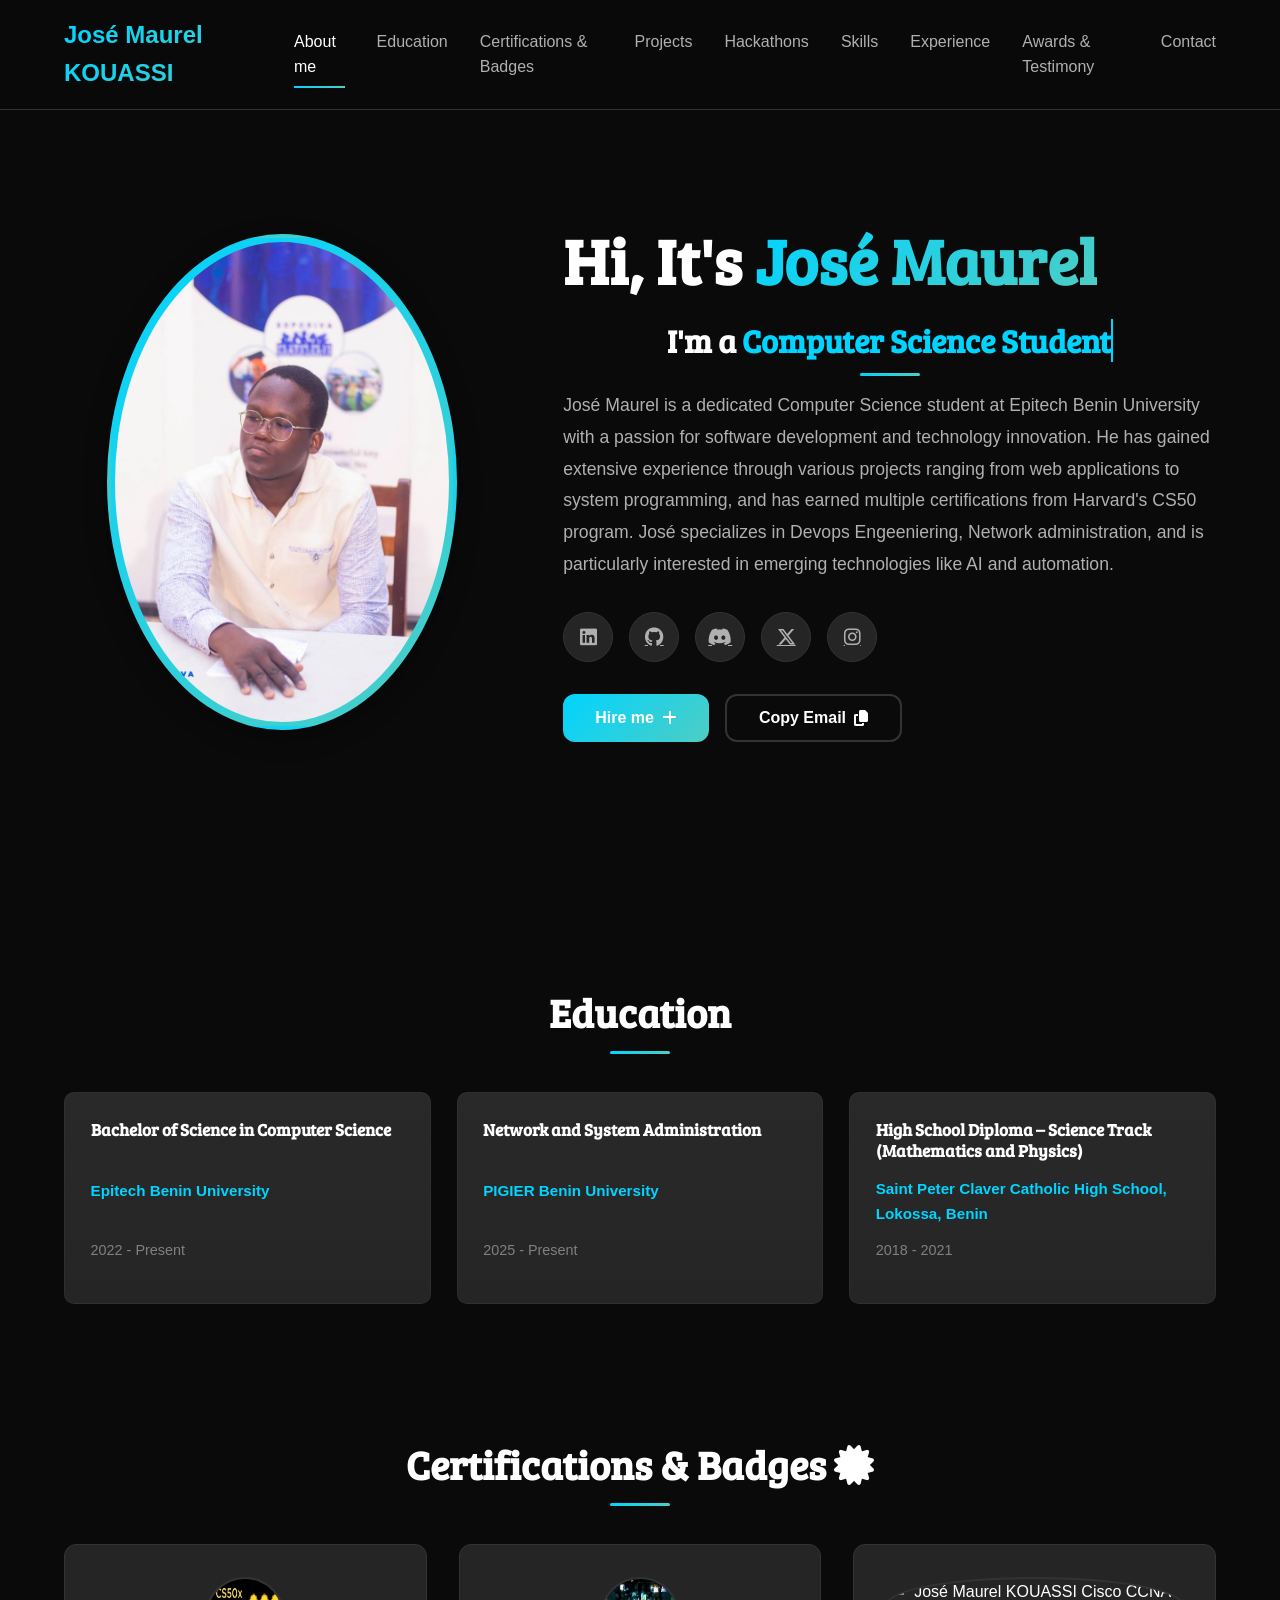
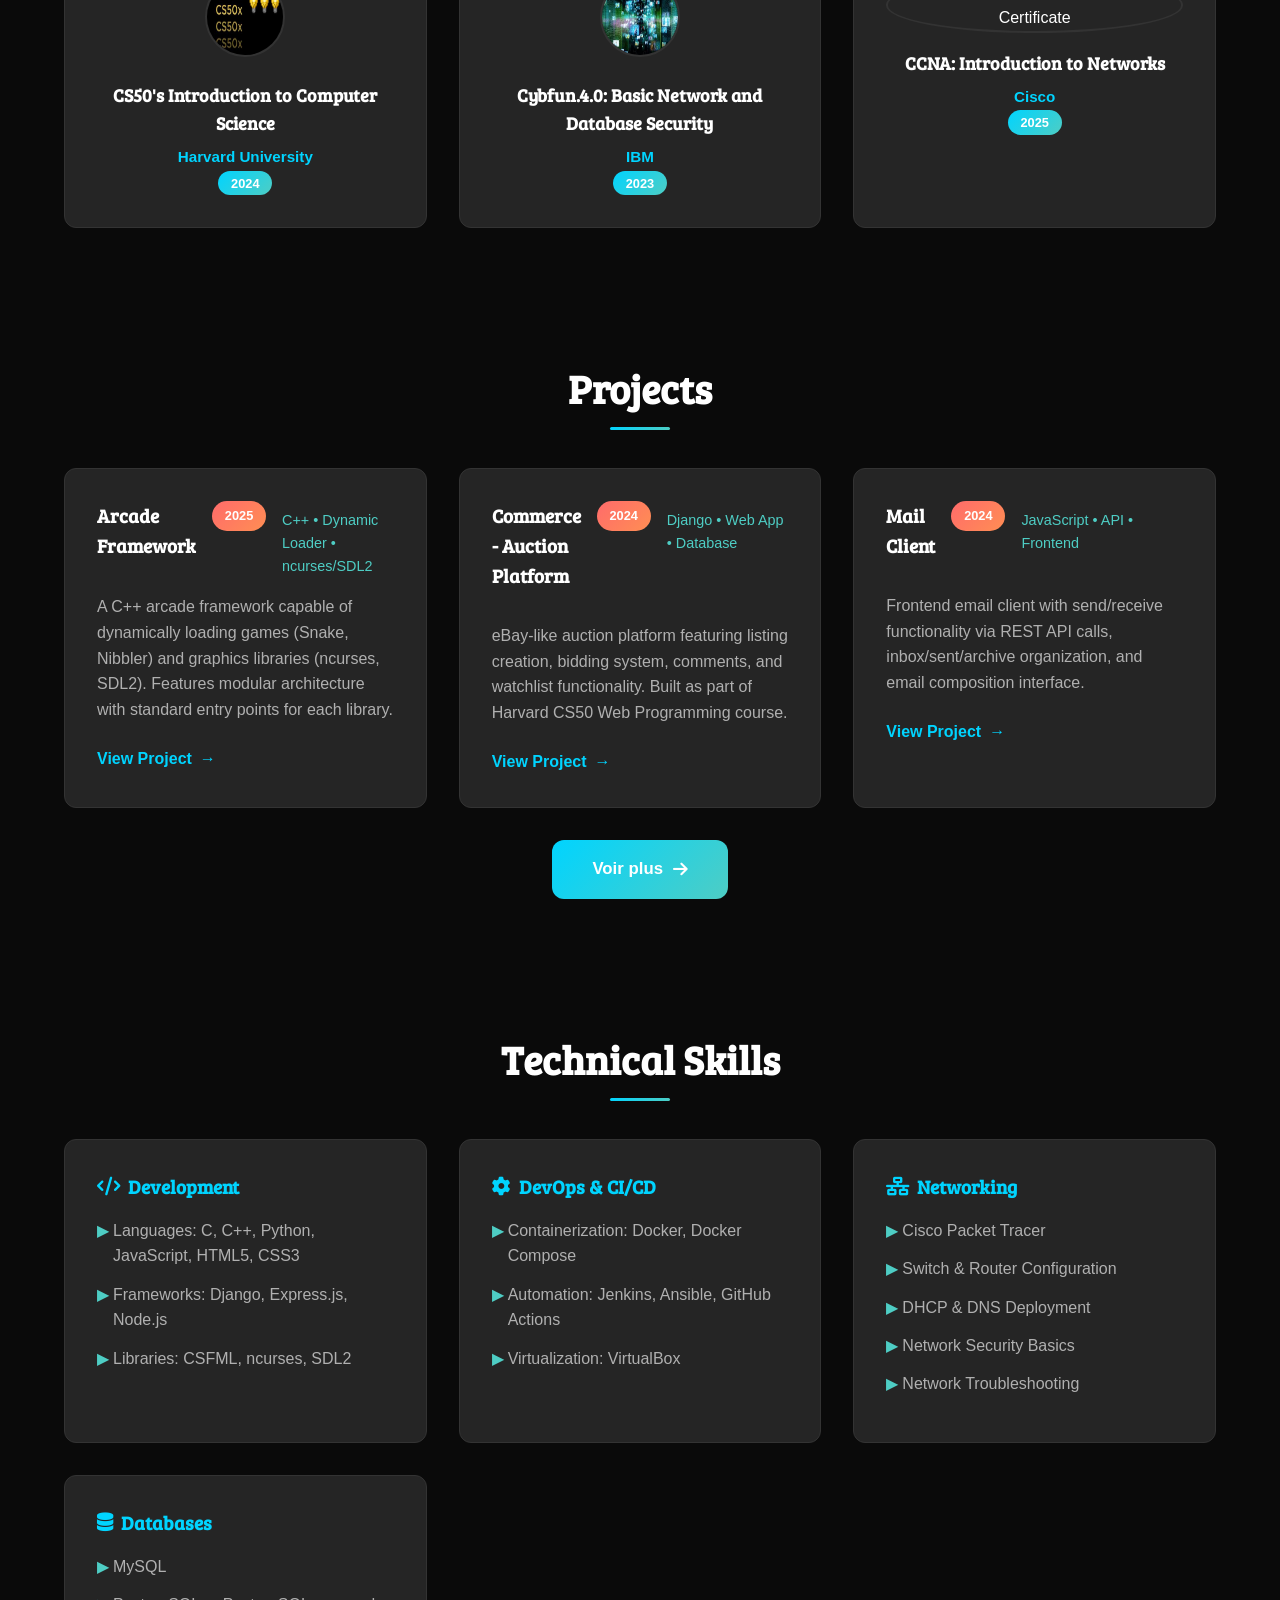
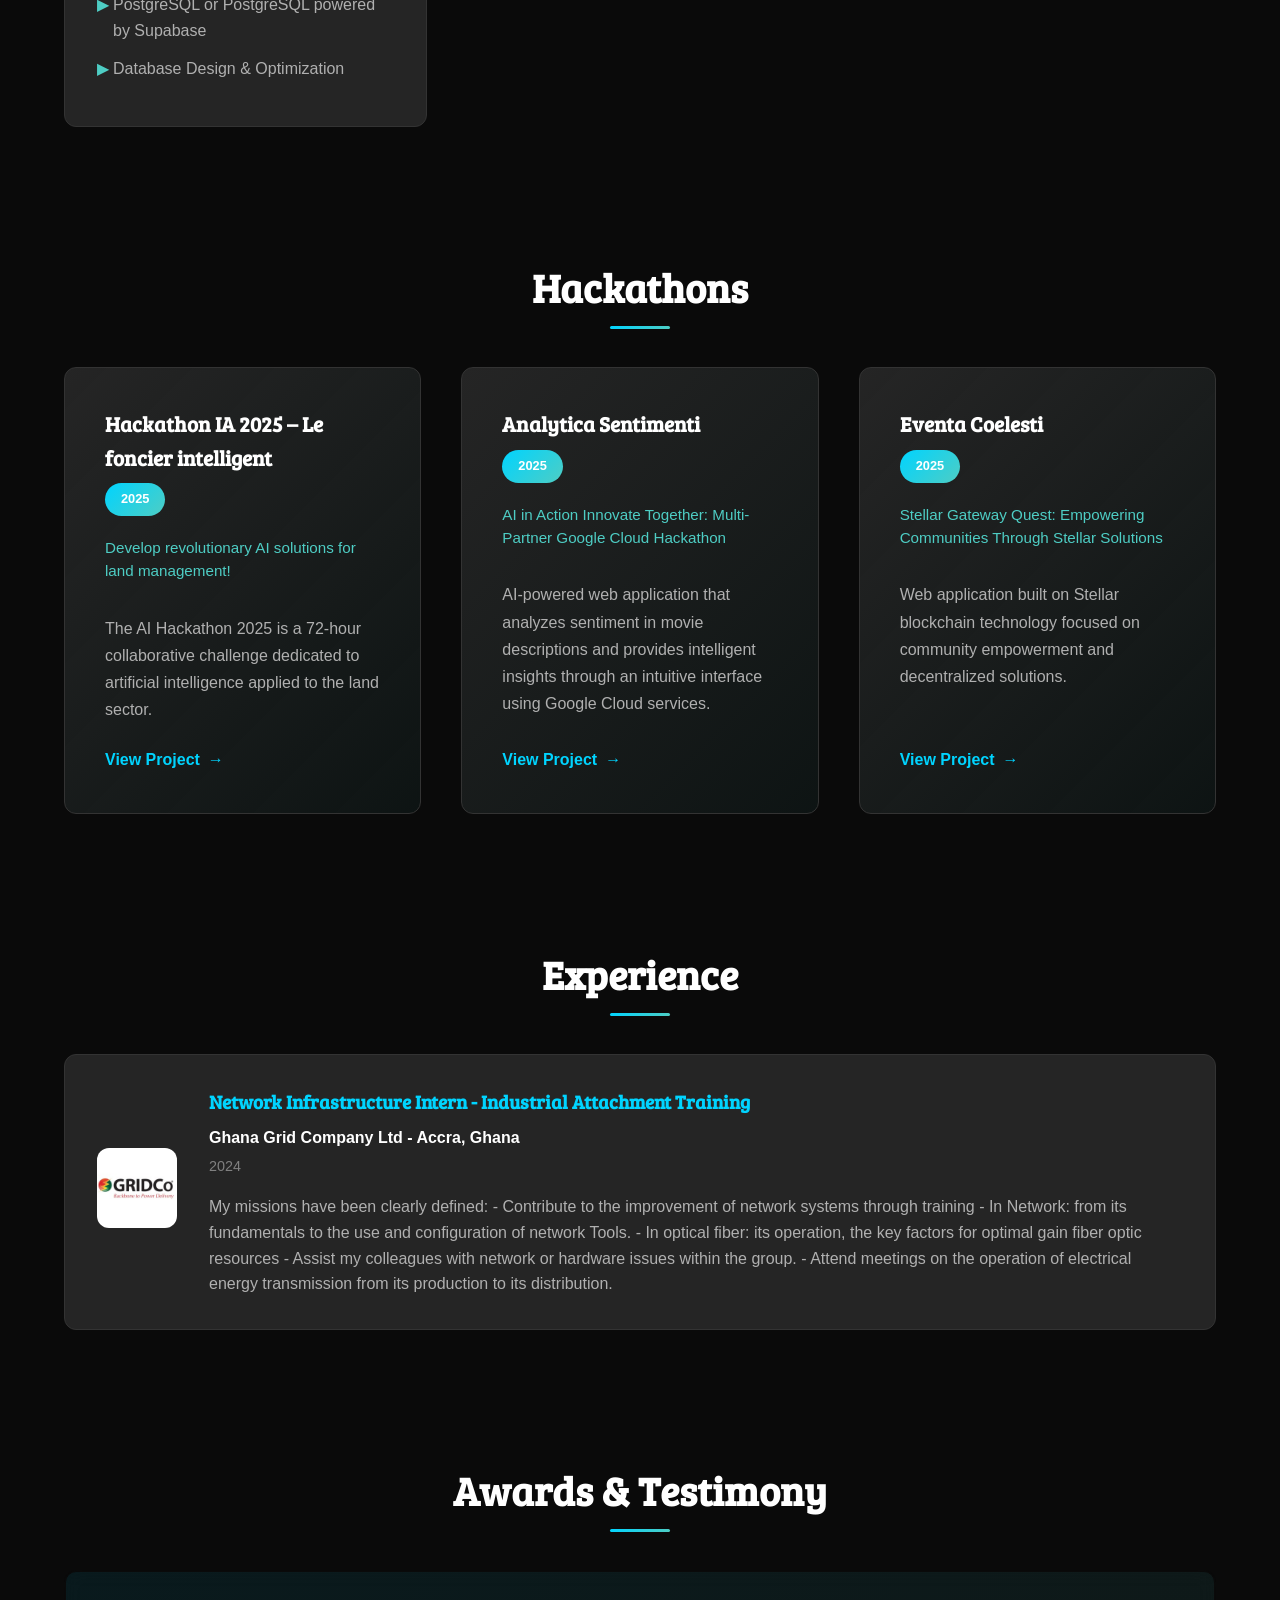
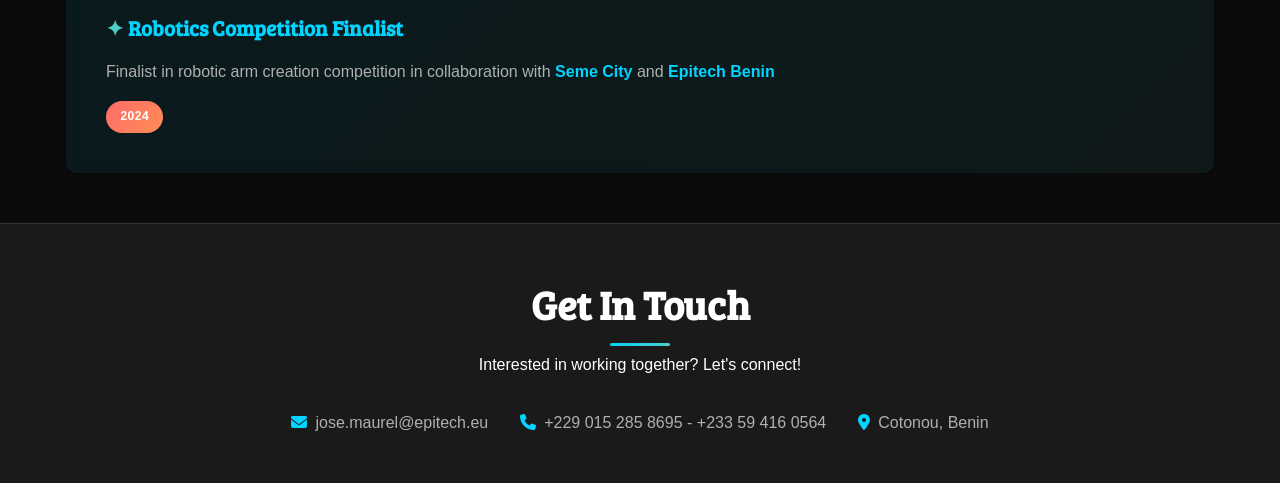
==== index.html @ 94190622 "feat(main):I ve changed the font into bree sherif" ====
<!DOCTYPE html>
<html lang="en">
<head>
    <meta charset="UTF-8">
    <meta name="viewport" content="width=device-width, initial-scale=1.0">
    <link rel="stylesheet" href="https://cdnjs.cloudflare.com/ajax/libs/font-awesome/6.4.2/css/all.min.css">
    <link href="https://fonts.googleapis.com/css2?family=Bree+Serif&display=swap" rel="stylesheet">
    <link rel="stylesheet" href="style.css">
    <title>José Maurel - Portfolio</title>
    <meta name="description" content="José Maurel - Computer Science Student & Software Developer from Benin">
</head>
<body>
    <header>
      <div class="big_header">
        <a href="#home" class="logo">José Maurel KOUASSI</a>
        <nav>
            <a href="#about" class="active">About me</a>
            <a href="#education">Education</a>
            <a href="#certifications">Certifications & Badges</a>
            <a href="#projects">Projects</a>
            <a href="#hackathons">Hackathons</a>
            <a href="#skills">Skills</a>
            <a href="#experience">Experience</a>
            <a href="#awards">Awards & Testimony</a>
            <a href="#contact">Contact</a>
        </nav>
        </div>
    </header>
    
    <main>
        <!-- About Me Section -->
        <section id="about" class="about-me">
            <div class="about-me-image">
                <img src="WhatsApp Image 2024-02-02 at 08.43.59.jpeg" alt="José Maurel KOUASSI Profile Picture">
            </div>
            <div class="about-me-content">
                <h1>Hi, It's <span>José Maurel</span></h1>
                <h2 class="typing-text">I'm a <span class="dynamic-text">Computer Science Student</span></h2> 
                <p>José Maurel is a dedicated Computer Science student at Epitech Benin University with a passion for software development and technology innovation. He has gained extensive experience through various projects ranging from web applications to system programming, and has earned multiple certifications from Harvard's CS50 program. José specializes in Devops Engeeniering, Network administration, and is particularly interested in emerging technologies like AI and automation.</p>
                <div class="social-icons">
                    <a href="https://www.linkedin.com/in/jos%C3%A9-maurel-kouassi-152b39264/?locale=en_US" aria-label="José Maurel KOUASSI LinkedIn Profile" target="_blank"> 
                        <i class="fa-brands fa-linkedin"></i>
                    </a>
                    <a href="https://github.com/maurelK" aria-label="Jose Maurel KOUASSI GitHub Profile" target="_blank"> 
                        <i class="fa-brands fa-github"></i>
                    </a>
                    <a href="https://discord.com/channels/@me" aria-label="Jose Maurel KOUASSI Discord Profile" target="_blank"> 
                        <i class="fa-brands fa-discord"></i>
                    </a>
                    <a href="#" aria-label="Twitter Profile" target="_blank"> 
                        <i class="fa-brands fa-x-twitter"></i>
                    </a>
                    <a href="#" aria-label="Instagram Profile" target="_blank"> 
                        <i class="fa-brands fa-instagram"></i>
                    </a>
                </div>
                <div class="action-buttons">
                    <button class="btn-primary hire-btn"> 
                        Hire me <i class="fa-solid fa-plus"></i>
                    </button>
                    <button class="btn-secondary copy-email-btn" onclick="copyEmail()"> 
                        Copy Email <i class="fa-solid fa-copy"></i>
                    </button>
                </div>
            </div>
        </section>

        <!-- Education Section -->
        <section id="education" class="education">
            <h2>Education</h2>
            <div class="education-container">
                <article class="education-item">
                    <h3>Bachelor of Science in Computer Science</h3>
                    <p class="institution"><strong>Epitech Benin University</strong></p>
                    <p class="duration">2022 - Present</p>
                </article>
                <article class="education-item">
                    <h3>Network and System Administration</h3>
                    <p class="institution"><strong>PIGIER Benin University</strong></p>
                    <p class="duration">2025 - Present</p>
                </article>
                <article class="education-item">
                    <h3>High School Diploma – Science Track (Mathematics and Physics)</h3>
                    <p class="institution"><strong>Saint Peter Claver Catholic High School, Lokossa, Benin</strong></p>
                    <p class="duration">2018 - 2021</p>
                </article>
            </div>
        </section>

        <!-- Certifications Section -->
        <section id="certifications" class="certifications">
            <h2>Certifications & Badges <i class="fa-solid fa-certificate"></i></h2>
            <div class="certifications-grid">
                <article class="certification-item">
                    <img src="cs50.jpg" alt="José Maurel KOUASSI CS50 Computer Science Certificate">
                    <h3>CS50's Introduction to Computer Science</h3>
                    <p class="institution">Harvard University</p>
                    <span class="year">2024</span>
                </article>
                <article class="certification-item">
                    <img src="IBM.jpg" alt="José Maurel KOUASSI IBM Cybersecurity Certificate">
                    <h3>Cybfun.4.0: Basic Network and Database Security</h3>
                    <p class="institution">IBM</p>
                    <span class="year">2023</span>
                </article>
                <article class="certification-item">
                    <img src="cisco_logo.jpg" alt="José Maurel KOUASSI Cisco CCNA Certificate">
                    <h3>CCNA: Introduction to Networks</h3>
                    <p class="institution">Cisco</p>
                    <span class="year">2025</span>
                </article>
                
            </div>
        </section>

        <!-- Projects Section (summary) -->
        <section id="projects" class="projects">
            <h2>Projects</h2>
            <div class="projects-grid">
                <article class="project-item">
                    <header class="project-header">
                        <h3>Arcade Framework</h3>
                        <span class="project-year">2025</span>
                        <p class="project-tech">C++ • Dynamic Loader • ncurses/SDL2</p>
                    </header>
                    <p class="project-description">A C++ arcade framework capable of dynamically loading games (Snake, Nibbler) and graphics libraries (ncurses, SDL2). Features modular architecture with standard entry points for each library.</p>
                    <a href="projects.html" class="read-more">View Project</a>
                </article>

                <article class="project-item">
                    <header class="project-header">
                        <h3>Commerce - Auction Platform</h3>
                        <span class="project-year">2024</span>
                        <p class="project-tech">Django • Web App • Database</p>
                    </header>
                    <p class="project-description">eBay-like auction platform featuring listing creation, bidding system, comments, and watchlist functionality. Built as part of Harvard CS50 Web Programming course.</p>
                    <a href="projects.html" class="read-more">View Project</a>
                </article>

                <article class="project-item">
                    <header class="project-header">
                        <h3>Mail Client</h3>
                        <span class="project-year">2024</span>
                        <p class="project-tech">JavaScript • API • Frontend</p>
                    </header>
                    <p class="project-description">Frontend email client with send/receive functionality via REST API calls, inbox/sent/archive organization, and email composition interface.</p>
                    <a href="projects.html" class="read-more">View Project</a>
                </article>
            </div>
            <div class="projects-more">
                <a href="projects.html" class="btn-voir-plus">Voir plus <i class="fa-solid fa-arrow-right"></i></a>
            </div>
        </section>

        <!-- Skills Section -->
        <section id="skills" class="skills">
            <h2>Technical Skills</h2>
            <div class="skills-grid">
                <div class="skills-category">
                    <h3><i class="fa-solid fa-code"></i> Development</h3>
                    <ul>
                        <li>Languages: C, C++, Python, JavaScript, HTML5, CSS3</li>
                        <li>Frameworks: Django, Express.js, Node.js</li>
                        <li>Libraries: CSFML, ncurses, SDL2</li>
                    </ul>
                </div>

                <div class="skills-category">
                    <h3><i class="fa-solid fa-gear"></i> DevOps & CI/CD</h3>
                    <ul>
                        <li>Containerization: Docker, Docker Compose</li>
                        <li>Automation: Jenkins, Ansible, GitHub Actions</li>
                        <li>Virtualization: VirtualBox</li>
                    </ul>
                </div>

                <div class="skills-category">
                    <h3><i class="fa-solid fa-network-wired"></i> Networking</h3>
                    <ul>
                        <li>Cisco Packet Tracer</li>
                        <li>Switch & Router Configuration</li>
                        <li>DHCP & DNS Deployment</li>
                        <li>Network Security Basics</li>
                        <li>Network Troubleshooting</li>
                    </ul>
                </div>

                <div class="skills-category">
                    <h3><i class="fa-solid fa-database"></i> Databases</h3>
                    <ul>
                        <li>MySQL</li>
                        <li>PostgreSQL or PostgreSQL powered by Supabase</li>
                        <li>Database Design & Optimization</li>
                    </ul>
                </div>
            </div>
        </section>

        <!-- Hackathons Section -->
        <section id="hackathons" class="hackathons">
            <h2>Hackathons</h2>
            <div class="hackathons-container">
                <article class="hackathon-item">
                    <header class="hackathon-header">
                        <h3>Hackathon IA 2025 – Le foncier intelligent</h3>
                        <span class="hackathon-year">2025</span>
                        <p class="hackathon-event">Develop revolutionary AI solutions for land management!</p>
                    </header>
                    <p class="hackathon-description">The AI ​​Hackathon 2025 is a 72-hour collaborative challenge dedicated to artificial intelligence applied to the land sector.</p>
                    <a href="https://asin.bj/events/hackaton-2025" class="read-more">View Project</a>
                </article>

                <article class="hackathon-item">
                    <header class="hackathon-header">
                        <h3>Analytica Sentimenti</h3>
                        <span class="hackathon-year">2025</span>
                        <p class="hackathon-event">AI in Action Innovate Together: Multi-Partner Google Cloud Hackathon</p>
                    </header>
                    <p class="hackathon-description">AI-powered web application that analyzes sentiment in movie descriptions and provides intelligent insights through an intuitive interface using Google Cloud services.</p>
                    <a href="https://devpost.com/software/cloud-2-0-h4e6bg" class="read-more">View Project</a>
                </article>

                <article class="hackathon-item">
                    <header class="hackathon-header">
                        <h3>Eventa Coelesti</h3>
                        <span class="hackathon-year">2025</span>
                        <p class="hackathon-event">Stellar Gateway Quest: Empowering Communities Through Stellar Solutions</p>
                    </header>
                    <p class="hackathon-description">Web application built on Stellar blockchain technology focused on community empowerment and decentralized solutions.</p>
                    <a href="https://devpost.com/software/eventa-coelesti" class="read-more">View Project</a>
                </article>
            </div>
        </section>

        <!-- Experience Section -->
        <section id="experience" class="experience">
            <h2>Experience</h2>
            <div class="experience-container">
                <article class="experience-item">
                    <div class="company-logo">
                        <a href="https://gridcogh.com/" target="_blank" rel="noopener noreferrer">
                            <img src="ghanagridcompanyltd_logo.jpg" alt="Ghana Grid Company Ltd Logo">
                        </a>
                    </div>
                    <div class="experience-content">
                        <h3>Network Infrastructure Intern - Industrial Attachment Training</h3>
                        <p class="company">Ghana Grid Company Ltd - Accra, Ghana</p>
                        <p class="duration">2024</p>
                        <p class="description">My missions have been clearly defined: - Contribute to the improvement of network systems through training - In Network: from its fundamentals to the use and configuration of network Tools. - In optical fiber: its operation, the key factors for optimal gain fiber optic resources - Assist my colleagues with network or hardware issues within the group. - Attend meetings on the operation of electrical energy transmission from its production to its distribution.</p>
                    </div>
                </article>
            </div>
        </section>

        <!-- Awards Section -->
        <section id="awards" class="awards">
            <h2>Awards & Testimony</h2>
            <div class="awards-container">
                <article class="award-item">
                    <h3>Robotics Competition Finalist</h3>
                    <p class="award-description">Finalist in robotic arm creation competition in collaboration with <a href="#" target="_blank">Seme City</a> and <a href="#" target="_blank">Epitech Benin</a></p>
                    <span class="award-year">2024</span>
                </article>
            </div>
        </section>
    </main>

    <footer id="contact">
        <div class="contact-section">
            <h2>Get In Touch</h2>
            <p>Interested in working together? Let's connect!</p>
            <div class="contact-info">
                <p><i class="fa-solid fa-envelope"></i> jose.maurel@epitech.eu</p>
                <p><i class="fa-solid fa-phone"></i> +229 015 285 8695 - +233 59 416 0564</p>
                <p><i class="fa-solid fa-location-dot"></i> Cotonou, Benin</p>
            </div>
        </div>
    </footer>

    <script src="index.js"></script>
</body>
</html>
---- style.css ----
:root {
            --primary-color: #00d4ff;
            --secondary-color: #ff6b6b;
            --accent-color: #4ecdc4;
            --bg-primary: #0a0a0a;
            --bg-secondary: #1a1a1a;
            --bg-card: #252525;
            --text-primary: #ffffff;
            --text-secondary: #b0b0b0;
            --text-muted: #808080;
            --border-color: #333333;
            --gradient-primary: linear-gradient(135deg, var(--primary-color), var(--accent-color));
            --gradient-secondary: linear-gradient(135deg, var(--secondary-color), #ff8e53);
            --shadow-light: 0 4px 6px rgba(0, 212, 255, 0.1);
            --shadow-medium: 0 8px 25px rgba(0, 0, 0, 0.3);
            --shadow-heavy: 0 15px 35px rgba(0, 0, 0, 0.5);
            --border-radius: 12px;
            --transition: all 0.3s cubic-bezier(0.4, 0, 0.2, 1);
        }

        /* Reset and Base Styles */
        * {
            margin: 0;
            padding: 0;
            box-sizing: border-box;
        }

        html {
            scroll-behavior: smooth;
            font-size: 16px;
        }
        
        body {
            font-family: 'Inter', -apple-system, BlinkMacSystemFont, 'Segoe UI', Roboto, Oxygen, Ubuntu, Cantarell, sans-serif;
            line-height: 1.6;
            color: var(--text-primary);
            background: var(--bg-primary);
            overflow-x: hidden;
        }

        /* Header and Navigation */
        .big_header
         {
            position: fixed;
            top: 0;
            left: 0;
            width: 100%;
            padding: 1rem 5%;
            background: rgba(10, 10, 10, 0.95);
            backdrop-filter: blur(10px);
            border-bottom: 1px solid var(--border-color);
            display: flex;
            justify-content: space-between;
            align-items: center;
            z-index: 1000;
            transition: var(--transition);
        }

        .logo {
            font-size: 1.5rem;
            font-weight: 700;
            background: var(--gradient-primary);
            -webkit-background-clip: text;
            background-clip: text;
            -webkit-text-fill-color: transparent;
            text-decoration: none;
            transition: var(--transition);
        }

        .logo:hover {
            transform: scale(1.05);
        }

        nav {
            display: flex;
            gap: 2rem;
        }

        nav a {
            text-decoration: none;
            color: var(--text-secondary);
            font-weight: 500;
            transition: var(--transition);
            position: relative;
            padding: 0.5rem 0;
        }

        nav a::after {
            content: '';
            position: absolute;
            bottom: 0;
            left: 0;
            width: 0;
            height: 2px;
            background: var(--gradient-primary);
            transition: var(--transition);
        }

        nav a:hover,
        nav a.active {
            color: var(--text-primary);
        }

        nav a:hover::after,
        nav a.active::after {
            width: 100%;
        }

        /* Main Content */
        main {
            margin-top: 80px;
        }

        section {
            padding: 5rem 5% 3rem;
            max-width: 1400px;
            margin: 0 auto;
        }

        h1, h2, h3 {
            margin-bottom: 1rem;
            font-family: 'Bree Serif', serif;
        }

        h1 {
            font-size: clamp(2.5rem, 5vw, 4rem);
            font-weight: 800;
            line-height: 1.2;
        }

        h2 {
            font-size: clamp(2rem, 4vw, 2.5rem);
            font-weight: 700;
            text-align: center;
            margin-bottom: 3rem;
            position: relative;
        }

        h2::after {
            content: '';
            position: absolute;
            bottom: -10px;
            left: 50%;
            transform: translateX(-50%);
            width: 60px;
            height: 3px;
            background: var(--gradient-primary);
            border-radius: 2px;
        }

        /* About Me Section */
        .about-me {
            min-height: calc(100vh - 80px);
            display: flex;
            align-items: center;
            gap: 4rem;
            padding-top: 2rem;
        }

        .about-me-image {
            flex: 1;
            display: flex;
            justify-content: center;
        }

        .about-me-image img {
            max-width: 100%;
            width: 350px;
            height: auto;
            min-height: 350px;
            border-radius: 50%;
            object-fit: cover;
            border: 4px solid transparent;
            background: var(--gradient-primary);
            padding: 4px;
            transition: var(--transition);
            box-shadow: var(--shadow-medium);
        }

        .about-me-image img:hover {
            transform: scale(1.05);
            box-shadow: var(--shadow-heavy);
        }

        .about-me-content {
            flex: 1.5;
        }

        .about-me-content h1 span {
            background: var(--gradient-primary);
            -webkit-background-clip: text;
            background-clip: text;
            -webkit-text-fill-color: transparent;
        }

        .typing-text {
            font-size: clamp(1.5rem, 3vw, 2rem);
            font-weight: 600;
            margin-bottom: 1.5rem;
        }

        .dynamic-text {
            color: var(--primary-color);
            border-right: 2px solid var(--primary-color);
            animation: blink 1s infinite;
        }

        @keyframes blink {
            0%, 50% { border-color: transparent; }
            51%, 100% { border-color: var(--primary-color); }
        }

        .about-me-content p {
            font-size: 1.1rem;
            color: var(--text-secondary);
            margin-bottom: 2rem;
            line-height: 1.8;
        }

        .social-icons {
            display: flex;
            gap: 1rem;
            margin-bottom: 2rem;
        }

        .social-icons a {
            width: 50px;
            height: 50px;
            border-radius: 50%;
            background: var(--bg-card);
            display: flex;
            align-items: center;
            justify-content: center;
            color: var(--text-secondary);
            font-size: 1.2rem;
            transition: var(--transition);
            border: 1px solid var(--border-color);
        }

        .social-icons a:hover {
            background: var(--gradient-primary);
            color: white;
            transform: translateY(-3px);
            box-shadow: var(--shadow-light);
        }

        .action-buttons {
            display: flex;
            gap: 1rem;
        }

        .btn-primary,
        .btn-secondary {
            padding: 0.8rem 2rem;
            border: none;
            border-radius: var(--border-radius);
            font-weight: 600;
            cursor: pointer;
            transition: var(--transition);
            display: flex;
            align-items: center;
            gap: 0.5rem;
            font-size: 1rem;
        }

        .btn-primary {
            background: var(--gradient-primary);
            color: white;
        }

        .btn-primary:hover {
            transform: translateY(-2px);
            box-shadow: var(--shadow-medium);
        }

        .btn-secondary {
            background: transparent;
            color: var(--text-primary);
            border: 2px solid var(--border-color);
        }

        .btn-secondary:hover {
            border-color: var(--primary-color);
            color: var(--primary-color);
            transform: translateY(-2px);
        }

        /* Card Components */
        .card {
            background: var(--bg-card);
            border-radius: var(--border-radius);
            padding: 2rem;
            border: 1px solid var(--border-color);
            transition: var(--transition);
            height: 100%;
        }

        .card:hover {
            transform: translateY(-5px);
            box-shadow: var(--shadow-medium);
            border-color: var(--primary-color);
        }

        /* Education Section */
        .education-container {
            display: grid;
            grid-template-columns: repeat(3, 1fr);
            gap: 1.6rem;
            align-items: stretch;
        }

        .education-item {
            background: linear-gradient(180deg, rgba(255,255,255,0.02), transparent), var(--bg-card);
            border-radius: calc(var(--border-radius) - 2px);
            padding: 1.6rem;
            border: 1px solid rgba(255,255,255,0.04);
            transition: transform 0.28s ease, box-shadow 0.28s ease;
            display: flex;
            flex-direction: column;
            justify-content: space-between;
            gap: 0.8rem;
            min-height: 180px;
        }

        .education-item:hover {
            transform: translateY(-6px);
            box-shadow: var(--shadow-medium);
            border-color: rgba(0,212,255,0.12);
        }

        .education-item h3 {
            color: var(--text-primary);
            font-size: 1.05rem;
            margin-bottom: 0.25rem;
            line-height: 1.25;
        }

        .institution {
            color: var(--primary-color);
            font-weight: 700;
            margin: 0;
            font-size: 0.95rem;
        }

        .duration {
            color: var(--text-muted);
            font-size: 0.85rem;
        }

        /* Make the education section responsive: 2 columns on medium, 1 on small */
        @media (max-width: 1100px) {
            .education-container { grid-template-columns: repeat(2, 1fr); }
        }

        @media (max-width: 768px) {
            .education-container { grid-template-columns: 1fr; }
        }

        /* Certifications Section */
        .certifications-grid {
            display: grid;
            grid-template-columns: repeat(auto-fit, minmax(280px, 1fr));
            gap: 2rem;
        }

        .certification-item {
            background: var(--bg-card);
            border-radius: var(--border-radius);
            padding: 2rem;
            border: 1px solid var(--border-color);
            transition: var(--transition);
            text-align: center;
        }

        .certification-item:hover {
            transform: translateY(-5px);
            box-shadow: var(--shadow-medium);
            border-color: var(--accent-color);
        }

        .certification-item img {
            width: 80px;
            height: 80px;
            border-radius: 50%;
            margin-bottom: 1rem;
            border: 2px solid var(--border-color);
        }

        .certification-item h3 {
            color: var(--text-primary);
            margin-bottom: 0.5rem;
            font-size: 1.1rem;
        }

        .year {
            background: var(--gradient-primary);
            color: white;
            padding: 0.3rem 0.8rem;
            border-radius: 20px;
            font-size: 0.8rem;
            font-weight: 600;
        }

        /* Projects Section */
        .projects-grid {
            display: grid;
            grid-template-columns: repeat(auto-fit, minmax(350px, 1fr));
            gap: 2rem;
        }

        .project-item {
            background: var(--bg-card);
            border-radius: var(--border-radius);
            padding: 2rem;
            border: 1px solid var(--border-color);
            transition: var(--transition);
            position: relative;
            overflow: hidden;
        }

        .project-item::before {
            content: '';
            position: absolute;
            top: 0;
            left: 0;
            width: 100%;
            height: 3px;
            background: var(--gradient-primary);
            transform: scaleX(0);
            transition: var(--transition);
        }

        .project-item:hover::before {
            transform: scaleX(1);
        }

        .project-item:hover {
            transform: translateY(-5px);
            box-shadow: var(--shadow-medium);
        }

        .project-header {
            margin-bottom: 1rem;
            display: flex;
            align-items: flex-start;
            justify-content: space-between;
            gap: 1rem;
        }

        .project-header h3 {
            flex: 1;
        }

        .project-year {
            background: var(--gradient-secondary);
            color: white;
            padding: 0.3rem 0.8rem;
            border-radius: 20px;
            font-size: 0.8rem;
            font-weight: 600;
            white-space: nowrap;
        }

        .project-tech {
            color: var(--accent-color);
            font-size: 0.9rem;
            font-weight: 500;
            margin-top: 0.5rem;
        }

        .project-description {
            color: var(--text-secondary);
            line-height: 1.6;
            margin-bottom: 1.5rem;
        }

        .read-more {
            color: var(--primary-color);
            text-decoration: none;
            font-weight: 600;
            display: inline-flex;
            align-items: center;
            gap: 0.5rem;
            transition: var(--transition);
        }

        .read-more::after {
            content: '→';
            transition: var(--transition);
        }

        .read-more:hover {
            gap: 1rem;
        }

        /* Skills Section */
        .skills-grid {
            display: grid;
            grid-template-columns: repeat(auto-fit, minmax(300px, 1fr));
            gap: 2rem;
        }

        .skills-category {
            background: var(--bg-card);
            border-radius: var(--border-radius);
            padding: 2rem;
            border: 1px solid var(--border-color);
            transition: var(--transition);
        }

        .skills-category:hover {
            transform: translateY(-5px);
            box-shadow: var(--shadow-medium);
        }

        .skills-category h3 {
            color: var(--primary-color);
            margin-bottom: 1rem;
            display: flex;
            align-items: center;
            gap: 0.5rem;
        }

        .skills-category ul {
            list-style: none;
        }

        .skills-category li {
            color: var(--text-secondary);
            margin-bottom: 0.8rem;
            padding-left: 1rem;
            position: relative;
        }

        .skills-category li::before {
            content: '▶';
            color: var(--accent-color);
            position: absolute;
            left: 0;
        }

        /* Experience Section */
        .experience-item {
            background: var(--bg-card);
            border-radius: var(--border-radius);
            padding: 2rem;
            border: 1px solid var(--border-color);
            display: flex;
            align-items: center;
            gap: 2rem;
            transition: var(--transition);
        }

        .experience-item:hover {
            transform: translateY(-3px);
            box-shadow: var(--shadow-medium);
        }

        .company-logo img {
            width: 80px;
            height: 80px;
            border-radius: var(--border-radius);
            object-fit: contain;
        }

        .experience-content h3 {
            color: var(--primary-color);
            margin-bottom: 0.5rem;
        }

        .company {
            font-weight: 600;
            margin-bottom: 0.3rem;
        }

        .duration {
            color: var(--text-muted);
            font-size: 0.9rem;
            margin-bottom: 1rem;
        }

        .description {
            color: var(--text-secondary);
            line-height: 1.6;
        }

        /* Footer */
        footer {
            background: var(--bg-secondary);
            border-top: 1px solid var(--border-color);
            padding: 3rem 5%;
            text-align: center;
        }

        .contact-section h2 {
            margin-bottom: 1rem;
        }

        .contact-info {
            display: flex;
            justify-content: center;
            gap: 2rem;
            flex-wrap: wrap;
            margin-top: 2rem;
        }

        .contact-info p {
            color: var(--text-secondary);
            display: flex;
            align-items: center;
            gap: 0.5rem;
        }

        .contact-info i {
            color: var(--primary-color);
        }

        /* Contact Form & Grid Styles */
        .contact-grid {
            display: grid;
            grid-template-columns: 1fr 360px;
            gap: 2rem;
            align-items: start;
            padding: 2.5rem 5%;
            max-width: 1200px;
            margin: 2rem auto 4rem;
        }

        .contact-left,
        .contact-right {
            width: 100%;
        }

        .contact-form-card {
            background: var(--bg-card);
            border: 1px solid var(--border-color);
            padding: 1.6rem;
            border-radius: var(--border-radius);
            box-shadow: var(--shadow-light);
        }

        .contact-form-card h2 {
            margin-bottom: 0.25rem;
        }

        .contact-form-card p {
            color: var(--text-secondary);
            margin-bottom: 1rem;
        }

        .form-row {
            display: flex;
            flex-direction: column;
            gap: 0.4rem;
            margin-bottom: 0.8rem;
        }

        .form-row label {
            font-size: 0.9rem;
            color: var(--text-secondary);
        }

        .form-row input,
        .form-row textarea {
            padding: 0.6rem 0.8rem;
            border-radius: 8px;
            border: 1px solid var(--border-color);
            background: rgba(255,255,255,0.02);
            color: var(--text-primary);
            outline: none;
            transition: var(--transition);
        }

        .form-row input:focus,
        .form-row textarea:focus {
            border-color: rgba(0,212,255,0.18);
            box-shadow: 0 6px 24px rgba(0,212,255,0.04);
        }

        .form-actions {
            display: flex;
            gap: 0.8rem;
            align-items: center;
            margin-top: 0.6rem;
        }

        .form-status {
            color: var(--text-secondary);
            margin-top: 0.6rem;
            font-size: 0.95rem;
        }

        @media (max-width: 768px) {
            .contact-grid { grid-template-columns: 1fr; padding: 1.5rem 3%; }
            .form-actions { flex-direction: column; align-items: stretch; }
            .contact-right { order: 2; }
            .contact-left { order: 1; }
        }

        /* Right column contact info styling */
        .contact-info-right p {
            text-align: left;
            font-size: 1rem;
            margin-bottom: 0.6rem;
        }

        .contact-right h2 {
            margin-bottom: 0.25rem;
        }

        .contact-right p {
            color: var(--text-secondary);
            margin-bottom: 1rem;
        }

        /* Animated "Voir plus" button */
        .projects-more {
            text-align: center;
            margin-top: 2rem;
        }

        .btn-voir-plus {
            display: inline-flex;
            align-items: center;
            gap: 0.6rem;
            padding: 1rem 2.5rem;
            background: var(--gradient-primary);
            color: white;
            border: none;
            border-radius: var(--border-radius);
            font-weight: 600;
            font-size: 1.05rem;
            text-decoration: none;
            cursor: pointer;
            transition: transform 0.3s ease, box-shadow 0.3s ease;
            animation: pulse-bounce 2s ease-in-out infinite;
        }

        .btn-voir-plus:hover {
            transform: translateY(-3px);
            box-shadow: var(--shadow-medium);
            animation: none;
        }

        .btn-voir-plus i {
            display: inline-block;
            animation: arrow-bounce 1.5s ease-in-out infinite;
        }

        @keyframes pulse-bounce {
            0%, 100% {
                opacity: 1;
                transform: scale(1);
            }
            50% {
                opacity: 0.85;
                transform: scale(1.03);
            }
        }

        @keyframes arrow-bounce {
            0%, 100% {
                transform: translateY(0);
            }
            50% {
                transform: translateY(6px);
            }
        }

        /* Responsive Design */
        @media (max-width: 768px) {
            .big_header {
                padding: 1rem 3%;
                flex-direction: column;
                gap: 1rem;
            }

            nav {
                flex-wrap: wrap;
                justify-content: center;
                gap: 1rem;
            }

            nav a {
                font-size: 0.9rem;
            }

            section {
                padding: 3rem 3% 2rem;
            }

            .about-me {
                flex-direction: column;
                text-align: center;
                min-height: auto;
                padding-top: 4rem;
            }

            .about-me-image img {
                width: 280px;
                min-height: 280px;
            }

            .action-buttons {
                justify-content: center;
                flex-wrap: wrap;
            }

            .education-container,
            .certifications-grid,
            .projects-grid,
            .skills-grid,
            .hackathons-container,
            .awards-container {
                grid-template-columns: 1fr;
            }

            .experience-item {
                flex-direction: column;
                text-align: center;
            }

            .contact-info {
                flex-direction: column;
                gap: 1rem;
            }

            .project-header {
                flex-direction: column;
            }

            .project-year {
                align-self: flex-start;
            }
        }

        @media (max-width: 480px) {
            section {
                padding: 2rem 5% 1.5rem;
            }

            .btn-primary,
            .btn-secondary {
                padding: 0.7rem 1.5rem;
                font-size: 0.9rem;
            }

            .card {
                padding: 1.5rem;
            }
        }

        /* Hackathons Section - Innovative Design */
        .hackathons-container {
            display: grid;
            grid-template-columns: repeat(auto-fit, minmax(340px, 1fr));
            gap: 2.5rem;
        }

        .hackathon-item {
            position: relative;
            background: linear-gradient(135deg, var(--bg-card) 0%, rgba(78, 205, 196, 0.05) 100%);
            border-radius: var(--border-radius);
            padding: 2.5rem;
            border: 1px solid var(--border-color);
            overflow: hidden;
            transition: var(--transition);
            display: flex;
            flex-direction: column;
        }

        .hackathon-item::before {
            content: '';
            position: absolute;
            inset: 0;
            border-radius: var(--border-radius);
            padding: 1px;
            background: linear-gradient(135deg, var(--primary-color), var(--accent-color), transparent);
            -webkit-mask: linear-gradient(#fff 0 0) content-box, linear-gradient(#fff 0 0);
            -webkit-mask-composite: xor;
            mask-composite: exclude;
            opacity: 0;
            transition: opacity 0.3s ease;
        }

        .hackathon-item:hover {
            transform: translateY(-8px);
            box-shadow: var(--shadow-medium);
        }

        .hackathon-item:hover::before {
            opacity: 1;
        }

        .hackathon-header {
            margin-bottom: 1.5rem;
            position: relative;
            z-index: 1;
        }

        .hackathon-header h3 {
            color: var(--text-primary);
            margin-bottom: 0.5rem;
            font-size: 1.3rem;
            font-weight: 700;
        }

        .hackathon-year {
            display: inline-block;
            background: var(--gradient-primary);
            color: white;
            padding: 0.4rem 1rem;
            border-radius: 20px;
            font-size: 0.8rem;
            font-weight: 600;
            margin-bottom: 0.8rem;
        }

        .hackathon-event {
            color: var(--accent-color);
            font-size: 0.95rem;
            font-weight: 500;
            line-height: 1.5;
            margin: 0.5rem 0;
        }

        .hackathon-description {
            color: var(--text-secondary);
            line-height: 1.7;
            margin-bottom: 1.5rem;
            flex-grow: 1;
            position: relative;
            z-index: 1;
        }

        .hackathon-item .read-more {
            align-self: flex-start;
        }

        /* Awards Section - Badge Style */
        .awards-container {
            display: grid;
            grid-template-columns: repeat(auto-fit, minmax(300px, 1fr));
            gap: 2rem;
        }

        .award-item {
            position: relative;
            background: linear-gradient(135deg, rgba(0, 212, 255, 0.08), rgba(78, 205, 196, 0.08));
            border-radius: var(--border-radius);
            padding: 2.5rem;
            border: 2px solid transparent;
            background-clip: padding-box;
            backdrop-filter: blur(10px);
            transition: var(--transition);
            text-align: left;
            overflow: hidden;
        }

        .award-item::before {
            position: absolute;
            top: -10px;
            right: 10px;
            font-size: 3rem;
            opacity: 0.1;
            animation: float 6s ease-in-out infinite;
        }

        .award-item::after {
            content: '';
            position: absolute;
            top: 0;
            left: 0;
            right: 0;
            height: 2px;
            background: var(--gradient-primary);
            transform: scaleX(0);
            transform-origin: left;
            transition: transform 0.4s cubic-bezier(0.34, 1.56, 0.64, 1);
        }

        .award-item:hover::after {
            transform: scaleX(1);
        }

        .award-item:hover {
            border-color: var(--primary-color);
            box-shadow: 0 10px 40px rgba(0, 212, 255, 0.15);
            transform: translateY(-5px);
        }

        .award-item h3 {
            color: var(--primary-color);
            font-size: 1.3rem;
            margin-bottom: 0.8rem;
            font-weight: 700;
            position: relative;
            z-index: 1;
        }

        .award-item h3::before {
            content: '✦ ';
            color: var(--accent-color);
            animation: sparkle 1.5s ease-in-out infinite;
        }

        .award-description {
            color: var(--text-secondary);
            line-height: 1.7;
            margin-bottom: 1rem;
            position: relative;
            z-index: 1;
        }

        .award-description a {
            color: var(--primary-color);
            text-decoration: none;
            font-weight: 600;
            transition: var(--transition);
            border-bottom: 1px solid transparent;
        }

        .award-description a:hover {
            border-bottom-color: var(--primary-color);
        }

        .award-year {
            display: inline-block;
            background: var(--gradient-secondary);
            color: white;
            padding: 0.4rem 0.9rem;
            border-radius: 20px;
            font-size: 0.75rem;
            font-weight: 700;
            position: relative;
            z-index: 1;
            letter-spacing: 0.5px;
        }

        /* Ensure pseudo-elements don't block clicks */
        .hackathon-item::before,
        .award-item::before,
        .award-item::after {
            pointer-events: none;
        }

        .hackathon-item .read-more,
        .award-item .read-more {
            position: relative;
            z-index: 2;
        }

        @keyframes float {
            0%, 100% { transform: translateY(0px); }
            50% { transform: translateY(-20px); }
        }

        @keyframes sparkle {
            0%, 100% { opacity: 1; }
            50% { opacity: 0.5; }
        }

        /* Loading Animation */
        @keyframes fadeInUp {
            from {
                opacity: 0;
                transform: translateY(30px);
            }
            to {
                opacity: 1;
                transform: translateY(0);
            }
        }

        .card,
        .project-item,
        .certification-item,
        .education-item,
        .hackathon-item,
        .award-item {
            animation: fadeInUp 0.6s ease-out;
        }
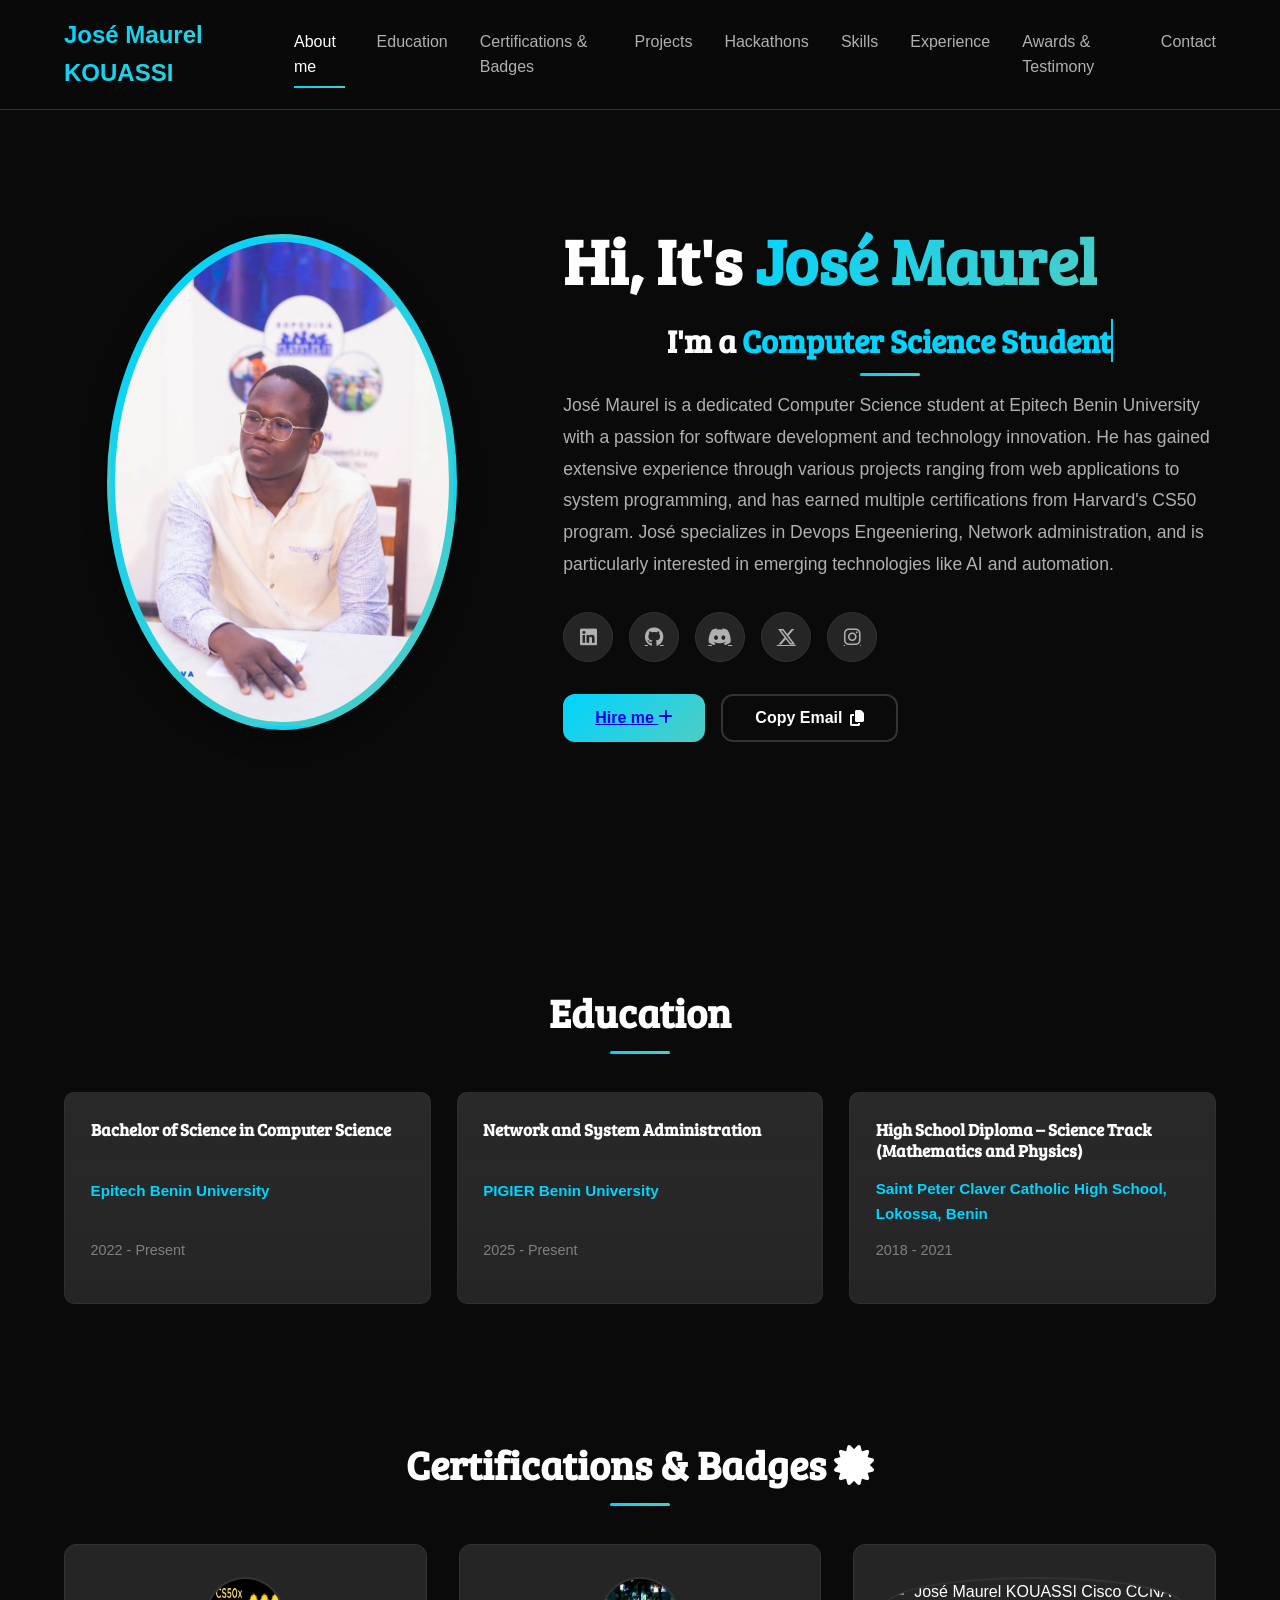
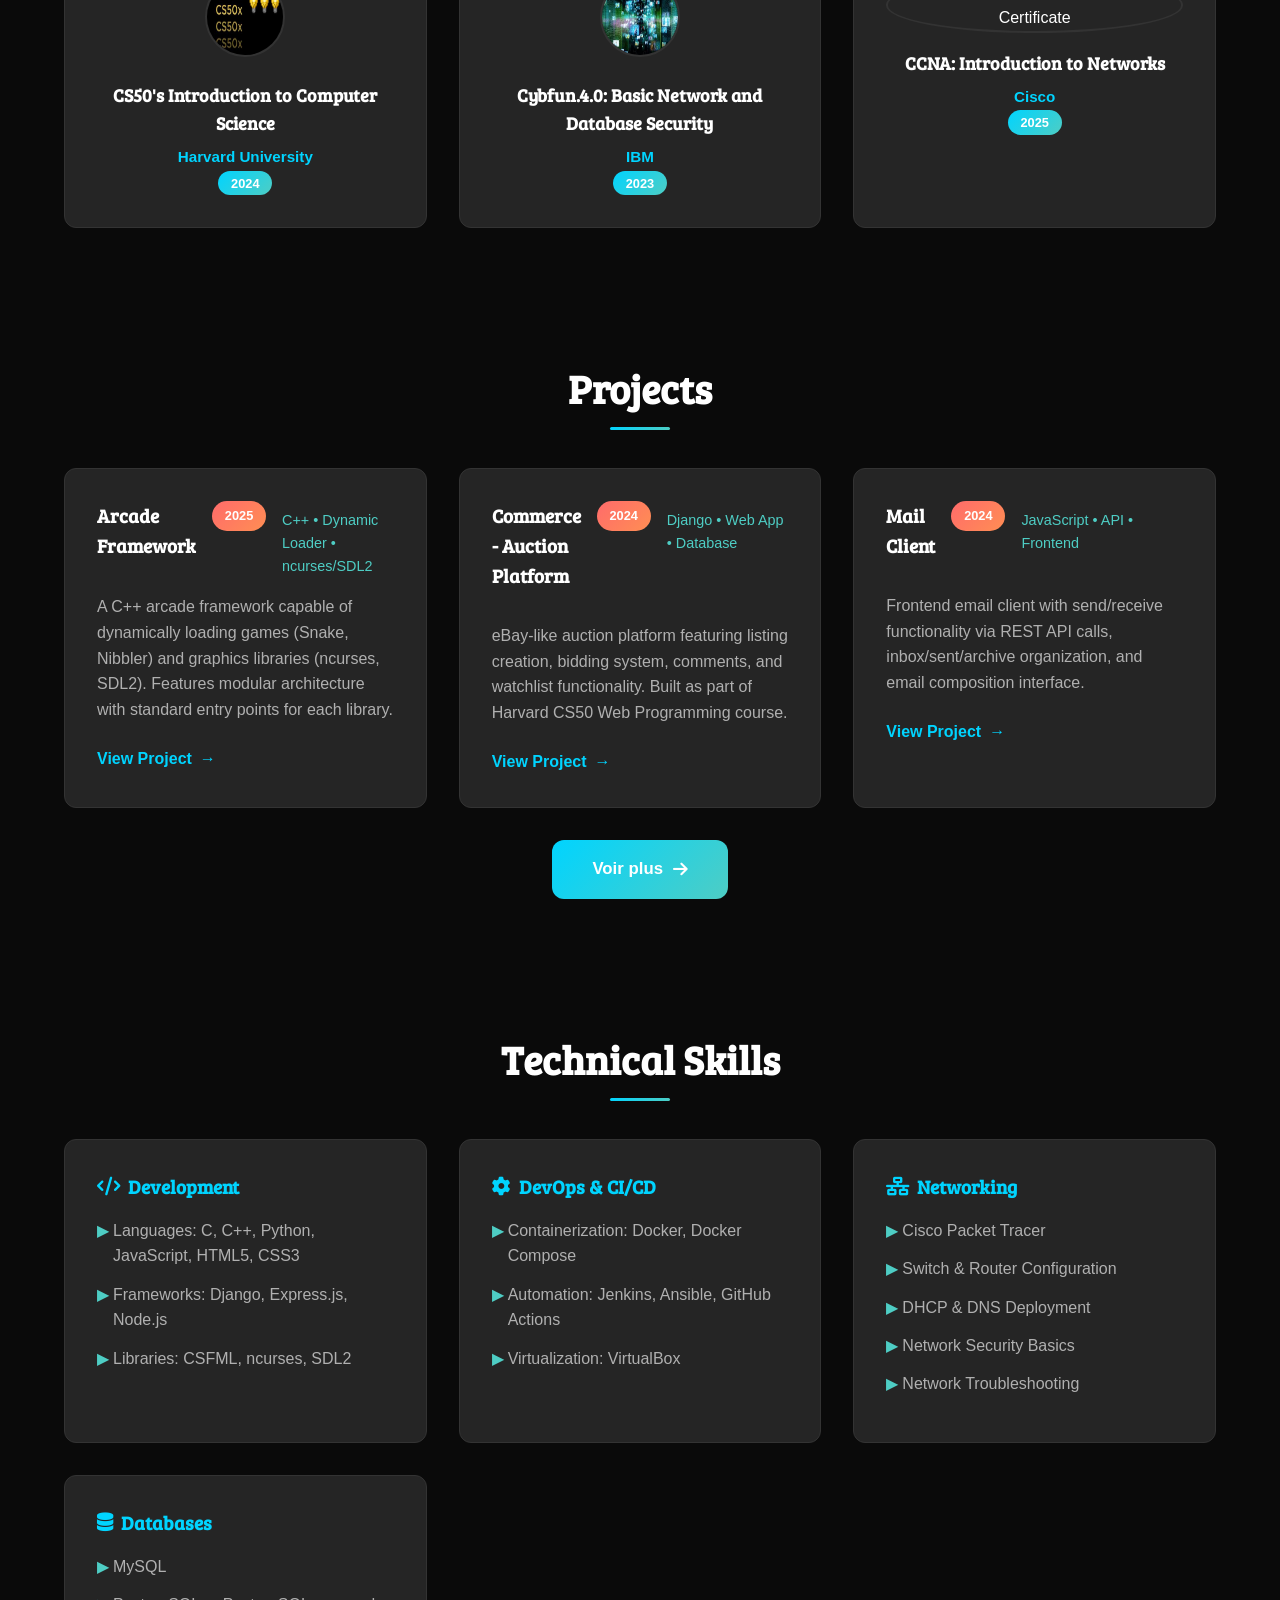
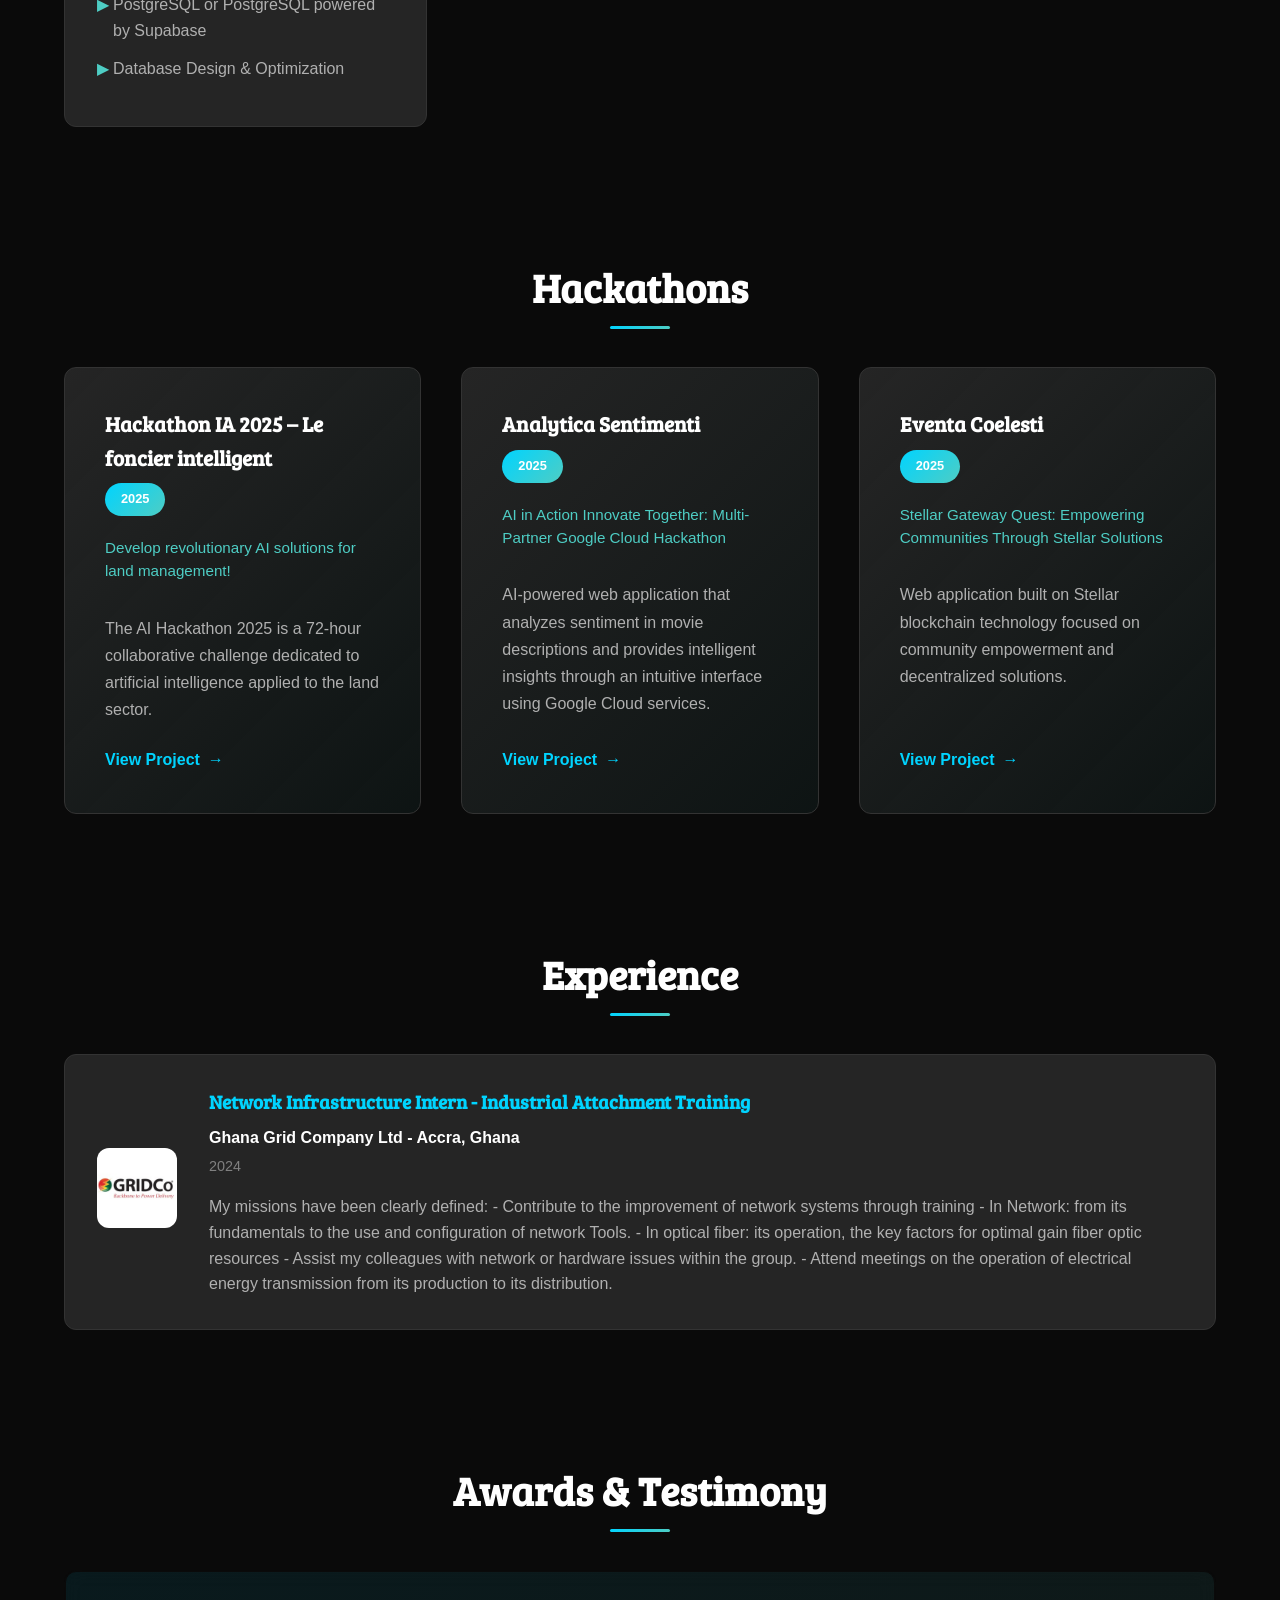
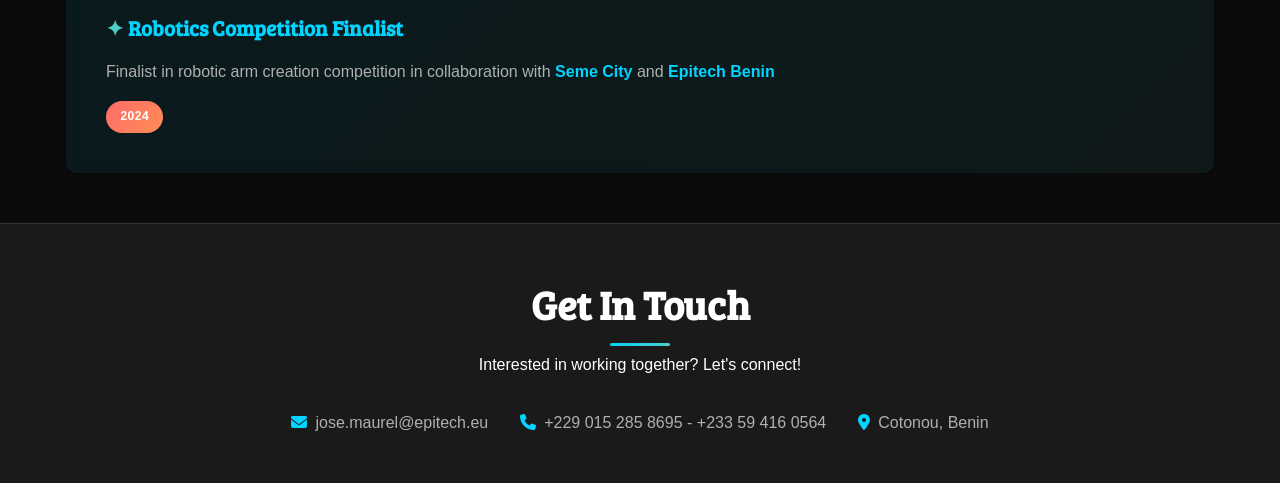
==== commit a36a2a99: "feat(main):Being able to download my cv" ====
--- a/index.html
+++ b/index.html
@@ -55,8 +55,8 @@
                     </a>
                 </div>
                 <div class="action-buttons">
-                    <button class="btn-primary hire-btn"> 
-                        Hire me <i class="fa-solid fa-plus"></i>
+                    <button class="btn-primary hire-btn"> <a href="CV Maurel KOUASSI.pdf" download="CV Maurel KOUASSI 1 (2).pdf"> 
+                        Hire me <i class="fa-solid fa-plus"></i> </a>
                     </button>
                     <button class="btn-secondary copy-email-btn" onclick="copyEmail()"> 
                         Copy Email <i class="fa-solid fa-copy"></i>
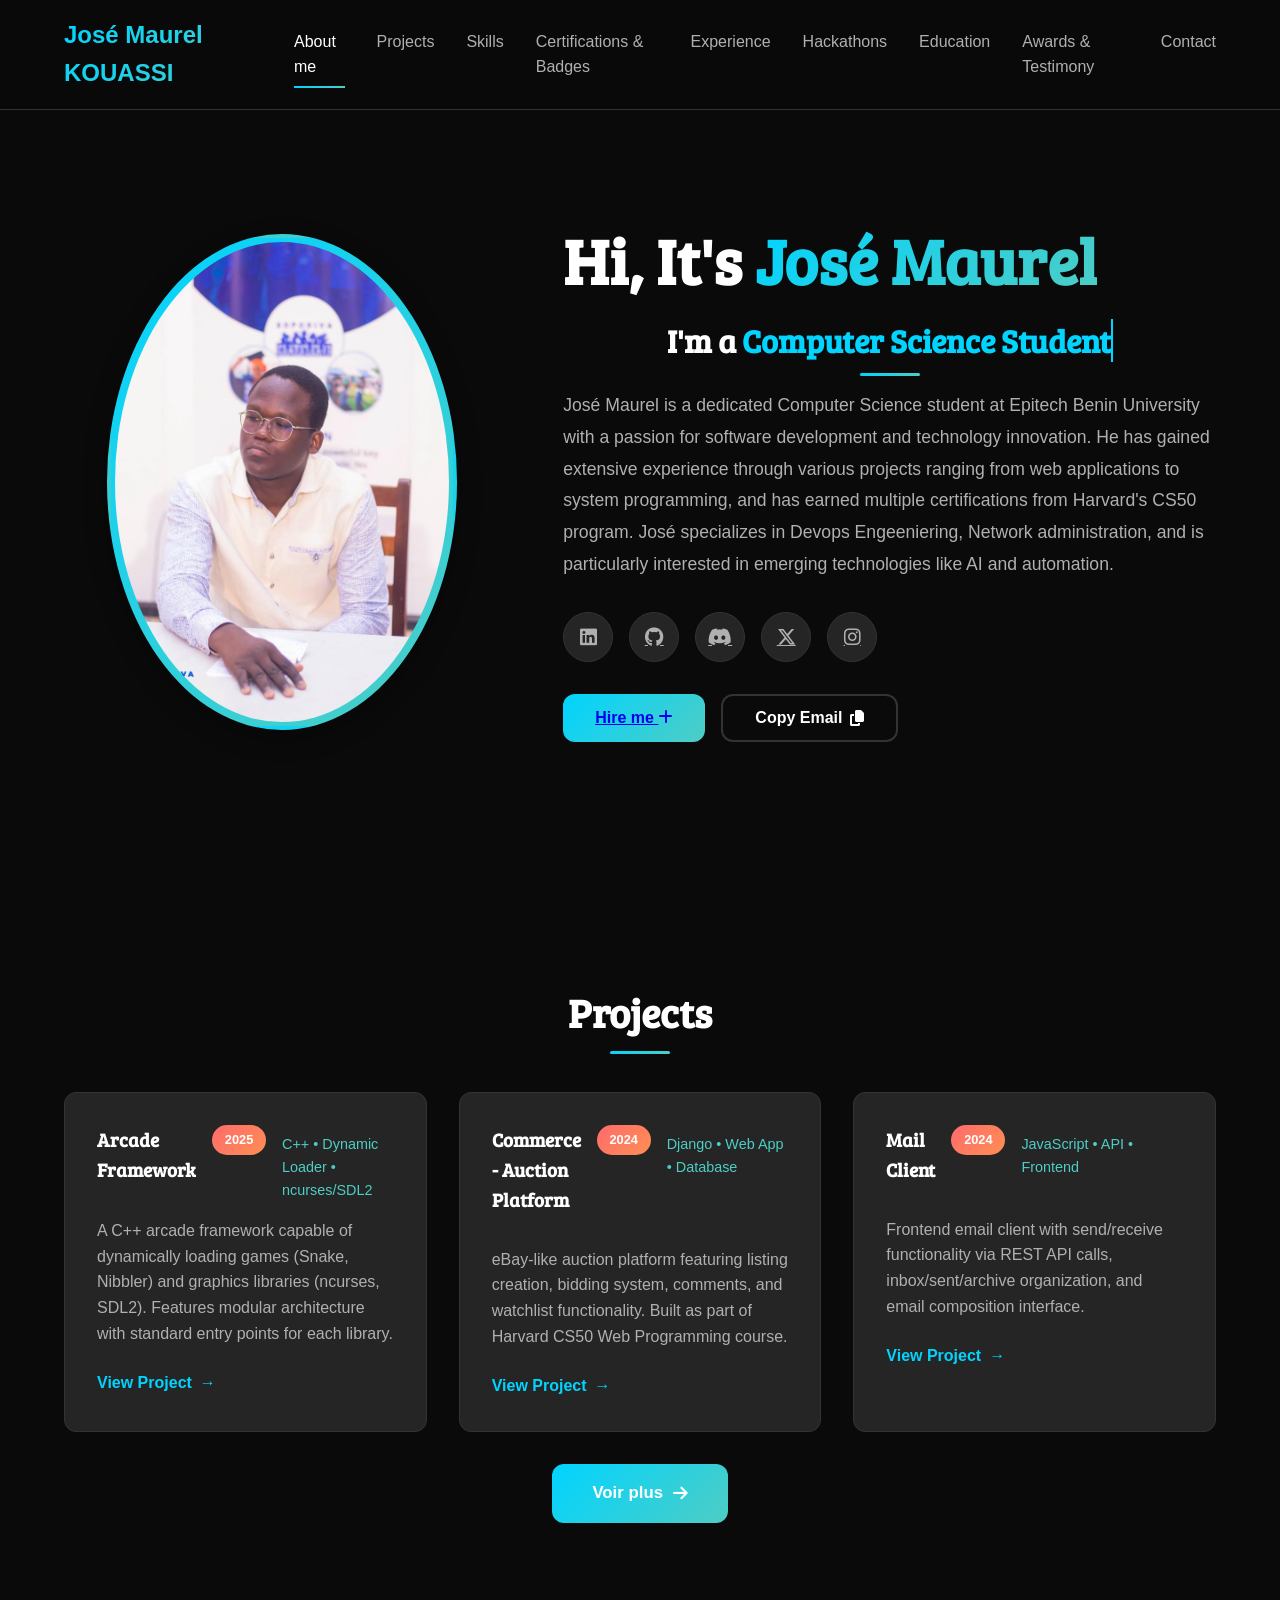
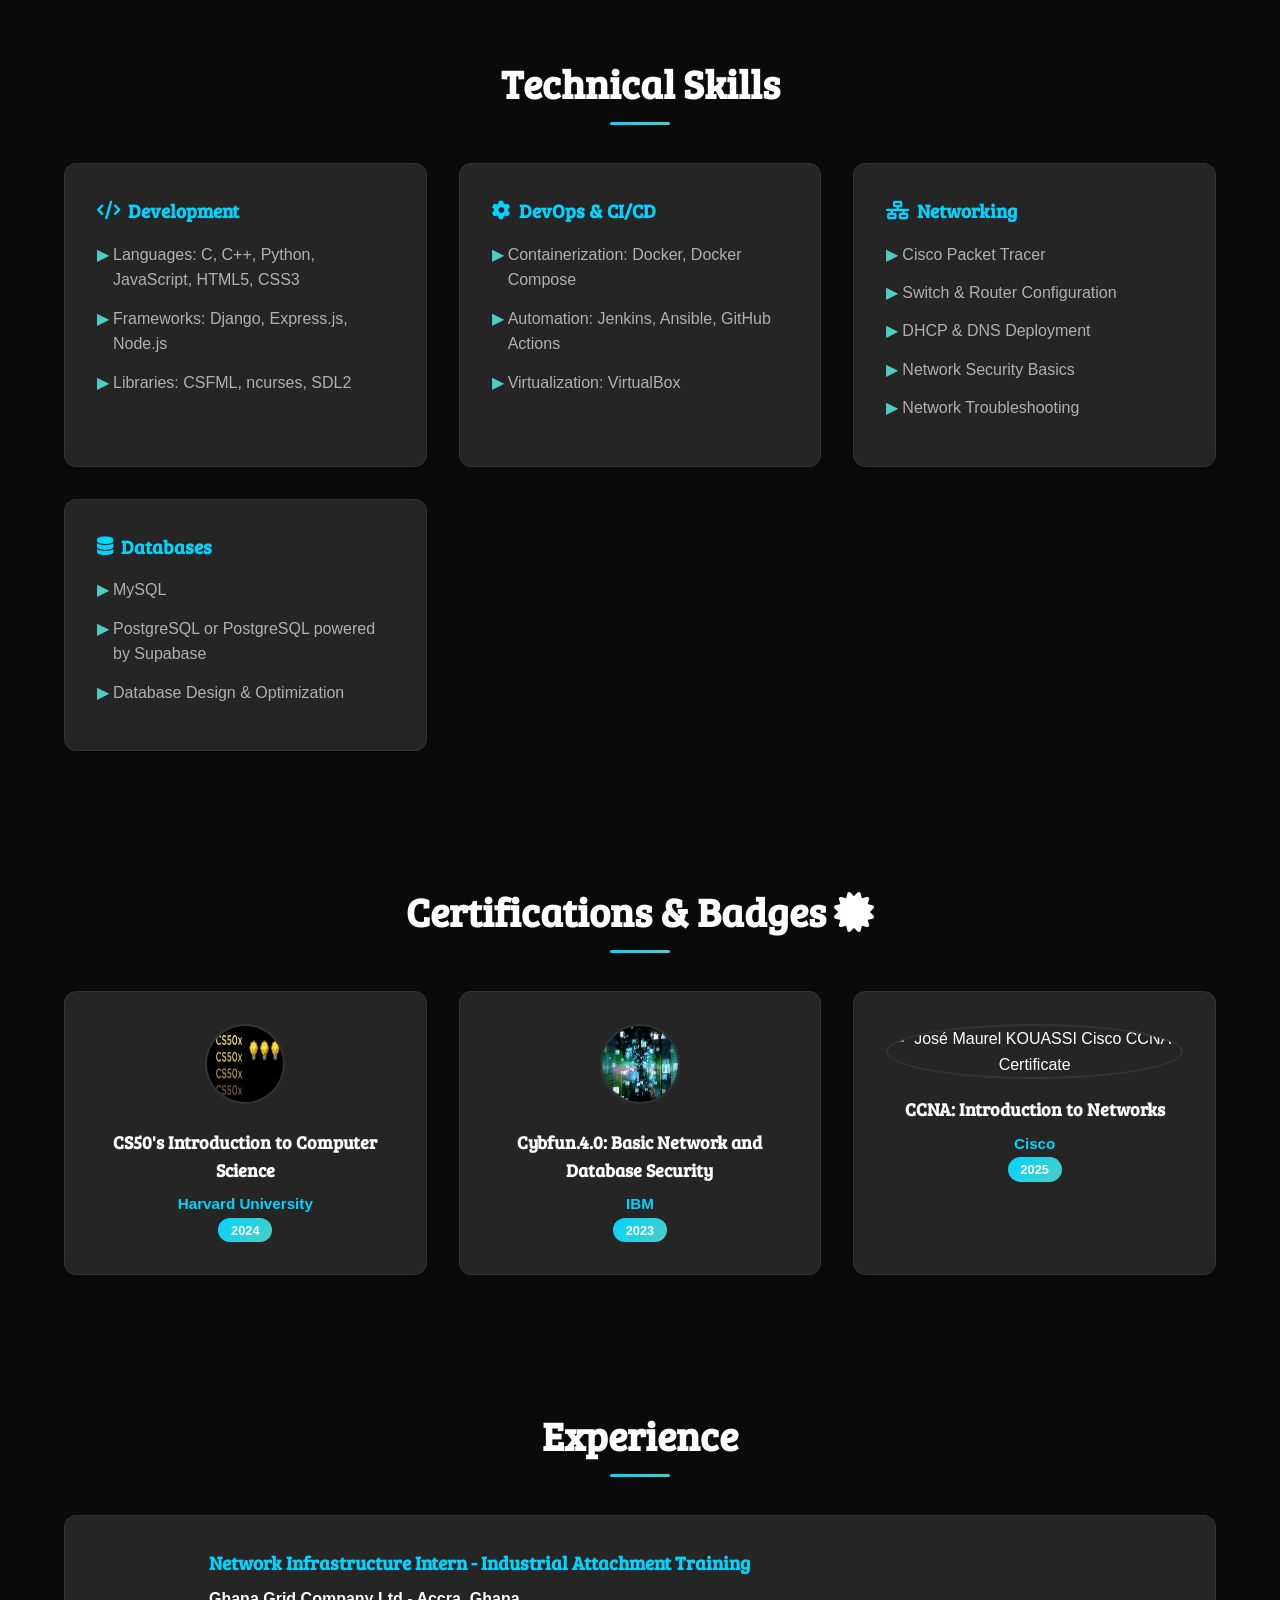
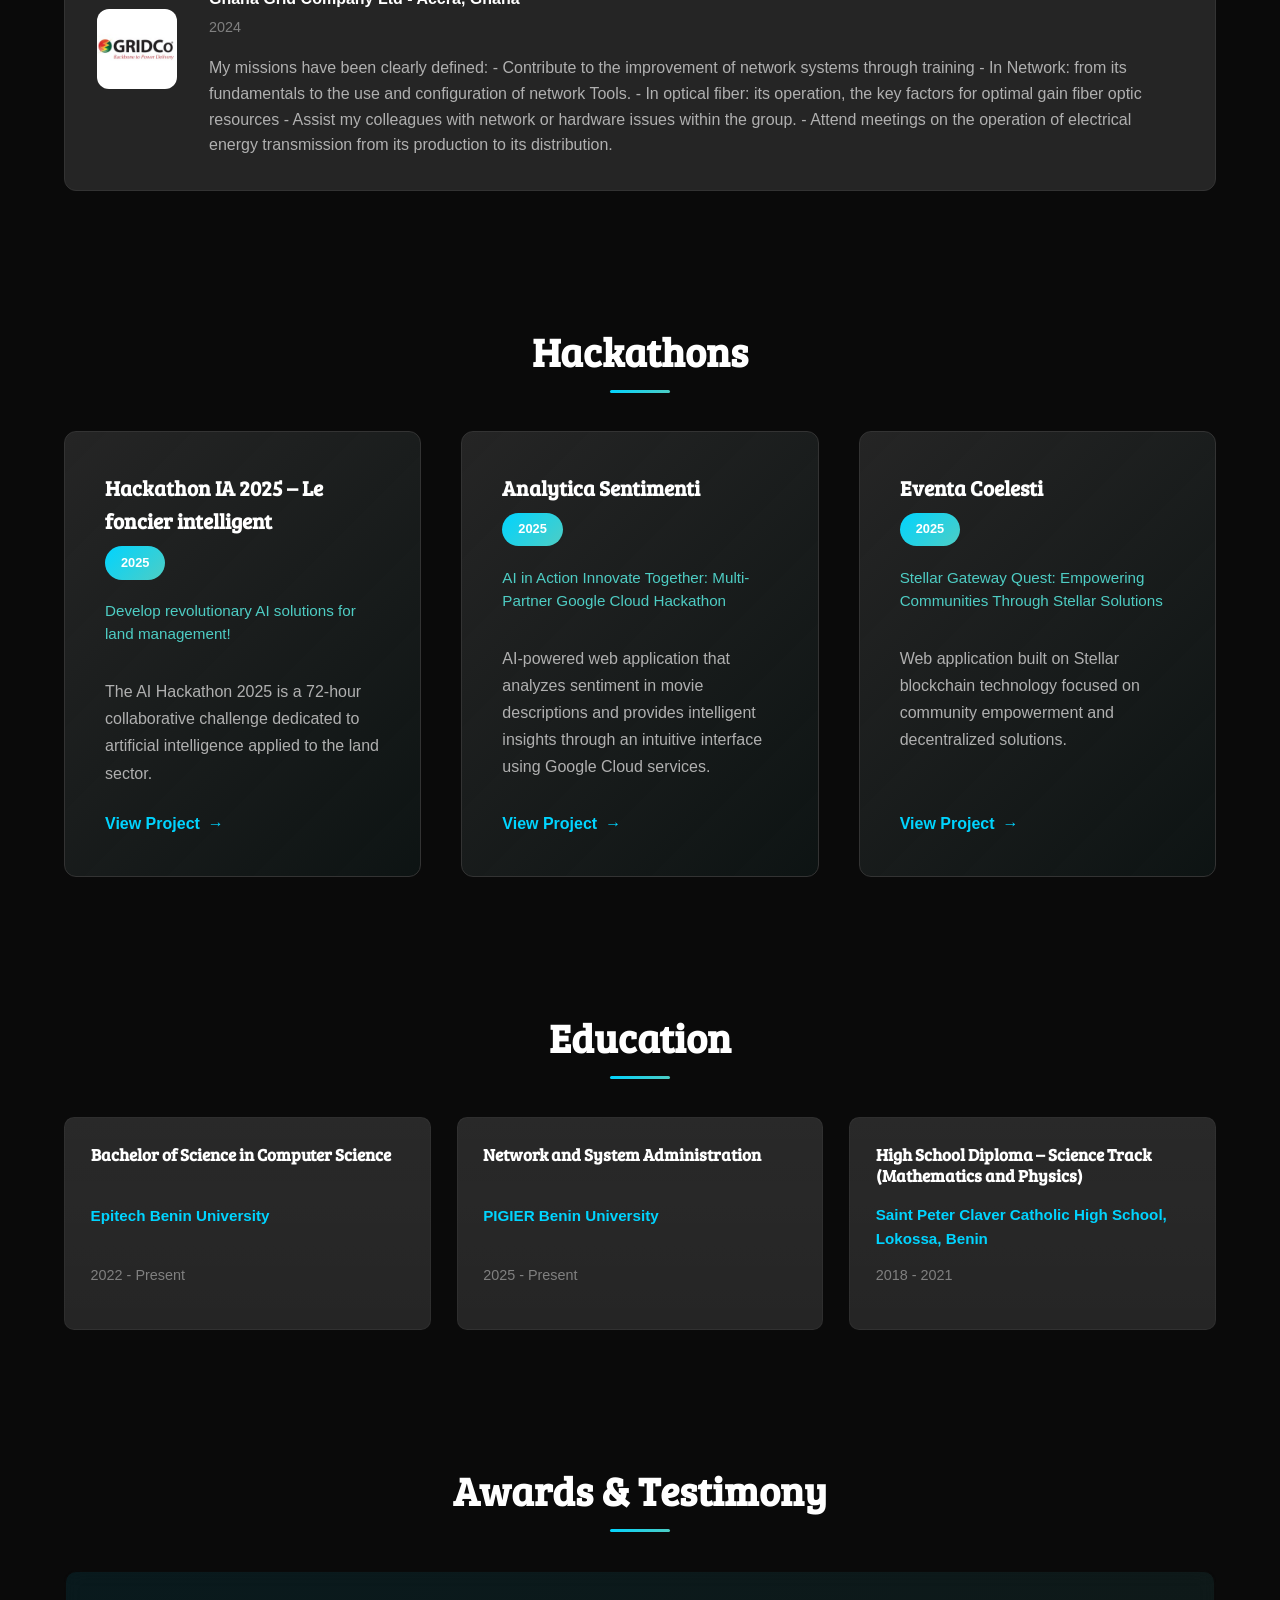
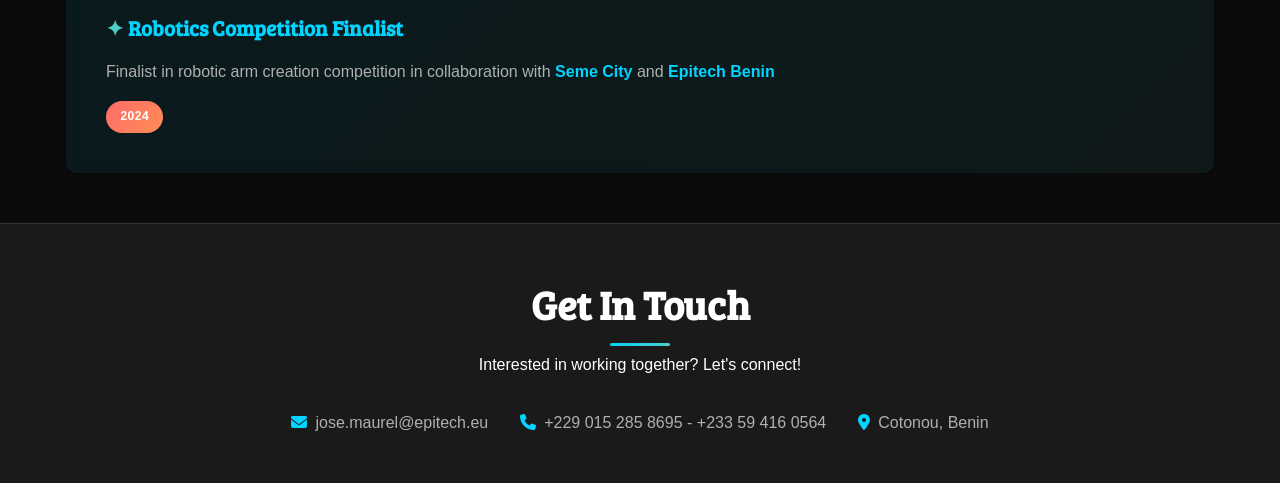
==== commit ff519219: "fix(main):Fixing observations that I've got from Mentor" ====
--- a/index.html
+++ b/index.html
@@ -15,12 +15,12 @@
         <a href="#home" class="logo">José Maurel KOUASSI</a>
         <nav>
             <a href="#about" class="active">About me</a>
+            <a href="#projects">Projects</a>
+            <a href="#skills">Skills</a>
+            <a href="#certifications">Certifications & Badges</a>
+            <a href="#experience">Experience</a>
+            <a href="#hackathons">Hackathons</a>
             <a href="#education">Education</a>
-            <a href="#certifications">Certifications & Badges</a>
-            <a href="#projects">Projects</a>
-            <a href="#hackathons">Hackathons</a>
-            <a href="#skills">Skills</a>
-            <a href="#experience">Experience</a>
             <a href="#awards">Awards & Testimony</a>
             <a href="#contact">Contact</a>
         </nav>
@@ -65,27 +65,92 @@
             </div>
         </section>
 
-        <!-- Education Section -->
-        <section id="education" class="education">
-            <h2>Education</h2>
-            <div class="education-container">
-                <article class="education-item">
-                    <h3>Bachelor of Science in Computer Science</h3>
-                    <p class="institution"><strong>Epitech Benin University</strong></p>
-                    <p class="duration">2022 - Present</p>
-                </article>
-                <article class="education-item">
-                    <h3>Network and System Administration</h3>
-                    <p class="institution"><strong>PIGIER Benin University</strong></p>
-                    <p class="duration">2025 - Present</p>
-                </article>
-                <article class="education-item">
-                    <h3>High School Diploma – Science Track (Mathematics and Physics)</h3>
-                    <p class="institution"><strong>Saint Peter Claver Catholic High School, Lokossa, Benin</strong></p>
-                    <p class="duration">2018 - 2021</p>
-                </article>
-            </div>
-        </section>
+
+<!-- Projects Section (summary) -->
+        <section id="projects" class="projects">
+            <h2>Projects</h2>
+            <div class="projects-grid">
+                <article class="project-item">
+                    <header class="project-header">
+                        <h3>Arcade Framework</h3>
+                        <span class="project-year">2025</span>
+                        <p class="project-tech">C++ • Dynamic Loader • ncurses/SDL2</p>
+                    </header>
+                    <p class="project-description">A C++ arcade framework capable of dynamically loading games (Snake, Nibbler) and graphics libraries (ncurses, SDL2). Features modular architecture with standard entry points for each library.</p>
+                    <a href="projects.html" class="read-more">View Project</a>
+                </article>
+
+                <article class="project-item">
+                    <header class="project-header">
+                        <h3>Commerce - Auction Platform</h3>
+                        <span class="project-year">2024</span>
+                        <p class="project-tech">Django • Web App • Database</p>
+                    </header>
+                    <p class="project-description">eBay-like auction platform featuring listing creation, bidding system, comments, and watchlist functionality. Built as part of Harvard CS50 Web Programming course.</p>
+                    <a href="projects.html" class="read-more">View Project</a>
+                </article>
+
+                <article class="project-item">
+                    <header class="project-header">
+                        <h3>Mail Client</h3>
+                        <span class="project-year">2024</span>
+                        <p class="project-tech">JavaScript • API • Frontend</p>
+                    </header>
+                    <p class="project-description">Frontend email client with send/receive functionality via REST API calls, inbox/sent/archive organization, and email composition interface.</p>
+                    <a href="projects.html" class="read-more">View Project</a>
+                </article>
+            </div>
+            <div class="projects-more">
+                <a href="projects.html" class="btn-voir-plus">Voir plus <i class="fa-solid fa-arrow-right"></i></a>
+            </div>
+        </section>
+
+
+ <!-- Skills Section -->
+        <section id="skills" class="skills">
+            <h2>Technical Skills</h2>
+            <div class="skills-grid">
+                <div class="skills-category">
+                    <h3><i class="fa-solid fa-code"></i> Development</h3>
+                    <ul>
+                        <li>Languages: C, C++, Python, JavaScript, HTML5, CSS3</li>
+                        <li>Frameworks: Django, Express.js, Node.js</li>
+                        <li>Libraries: CSFML, ncurses, SDL2</li>
+                    </ul>
+                </div>
+
+                <div class="skills-category">
+                    <h3><i class="fa-solid fa-gear"></i> DevOps & CI/CD</h3>
+                    <ul>
+                        <li>Containerization: Docker, Docker Compose</li>
+                        <li>Automation: Jenkins, Ansible, GitHub Actions</li>
+                        <li>Virtualization: VirtualBox</li>
+                    </ul>
+                </div>
+
+                <div class="skills-category">
+                    <h3><i class="fa-solid fa-network-wired"></i> Networking</h3>
+                    <ul>
+                        <li>Cisco Packet Tracer</li>
+                        <li>Switch & Router Configuration</li>
+                        <li>DHCP & DNS Deployment</li>
+                        <li>Network Security Basics</li>
+                        <li>Network Troubleshooting</li>
+                    </ul>
+                </div>
+
+                <div class="skills-category">
+                    <h3><i class="fa-solid fa-database"></i> Databases</h3>
+                    <ul>
+                        <li>MySQL</li>
+                        <li>PostgreSQL or PostgreSQL powered by Supabase</li>
+                        <li>Database Design & Optimization</li>
+                    </ul>
+                </div>
+            </div>
+        </section>
+
+
 
         <!-- Certifications Section -->
         <section id="certifications" class="certifications">
@@ -113,125 +178,7 @@
             </div>
         </section>
 
-        <!-- Projects Section (summary) -->
-        <section id="projects" class="projects">
-            <h2>Projects</h2>
-            <div class="projects-grid">
-                <article class="project-item">
-                    <header class="project-header">
-                        <h3>Arcade Framework</h3>
-                        <span class="project-year">2025</span>
-                        <p class="project-tech">C++ • Dynamic Loader • ncurses/SDL2</p>
-                    </header>
-                    <p class="project-description">A C++ arcade framework capable of dynamically loading games (Snake, Nibbler) and graphics libraries (ncurses, SDL2). Features modular architecture with standard entry points for each library.</p>
-                    <a href="projects.html" class="read-more">View Project</a>
-                </article>
-
-                <article class="project-item">
-                    <header class="project-header">
-                        <h3>Commerce - Auction Platform</h3>
-                        <span class="project-year">2024</span>
-                        <p class="project-tech">Django • Web App • Database</p>
-                    </header>
-                    <p class="project-description">eBay-like auction platform featuring listing creation, bidding system, comments, and watchlist functionality. Built as part of Harvard CS50 Web Programming course.</p>
-                    <a href="projects.html" class="read-more">View Project</a>
-                </article>
-
-                <article class="project-item">
-                    <header class="project-header">
-                        <h3>Mail Client</h3>
-                        <span class="project-year">2024</span>
-                        <p class="project-tech">JavaScript • API • Frontend</p>
-                    </header>
-                    <p class="project-description">Frontend email client with send/receive functionality via REST API calls, inbox/sent/archive organization, and email composition interface.</p>
-                    <a href="projects.html" class="read-more">View Project</a>
-                </article>
-            </div>
-            <div class="projects-more">
-                <a href="projects.html" class="btn-voir-plus">Voir plus <i class="fa-solid fa-arrow-right"></i></a>
-            </div>
-        </section>
-
-        <!-- Skills Section -->
-        <section id="skills" class="skills">
-            <h2>Technical Skills</h2>
-            <div class="skills-grid">
-                <div class="skills-category">
-                    <h3><i class="fa-solid fa-code"></i> Development</h3>
-                    <ul>
-                        <li>Languages: C, C++, Python, JavaScript, HTML5, CSS3</li>
-                        <li>Frameworks: Django, Express.js, Node.js</li>
-                        <li>Libraries: CSFML, ncurses, SDL2</li>
-                    </ul>
-                </div>
-
-                <div class="skills-category">
-                    <h3><i class="fa-solid fa-gear"></i> DevOps & CI/CD</h3>
-                    <ul>
-                        <li>Containerization: Docker, Docker Compose</li>
-                        <li>Automation: Jenkins, Ansible, GitHub Actions</li>
-                        <li>Virtualization: VirtualBox</li>
-                    </ul>
-                </div>
-
-                <div class="skills-category">
-                    <h3><i class="fa-solid fa-network-wired"></i> Networking</h3>
-                    <ul>
-                        <li>Cisco Packet Tracer</li>
-                        <li>Switch & Router Configuration</li>
-                        <li>DHCP & DNS Deployment</li>
-                        <li>Network Security Basics</li>
-                        <li>Network Troubleshooting</li>
-                    </ul>
-                </div>
-
-                <div class="skills-category">
-                    <h3><i class="fa-solid fa-database"></i> Databases</h3>
-                    <ul>
-                        <li>MySQL</li>
-                        <li>PostgreSQL or PostgreSQL powered by Supabase</li>
-                        <li>Database Design & Optimization</li>
-                    </ul>
-                </div>
-            </div>
-        </section>
-
-        <!-- Hackathons Section -->
-        <section id="hackathons" class="hackathons">
-            <h2>Hackathons</h2>
-            <div class="hackathons-container">
-                <article class="hackathon-item">
-                    <header class="hackathon-header">
-                        <h3>Hackathon IA 2025 – Le foncier intelligent</h3>
-                        <span class="hackathon-year">2025</span>
-                        <p class="hackathon-event">Develop revolutionary AI solutions for land management!</p>
-                    </header>
-                    <p class="hackathon-description">The AI ​​Hackathon 2025 is a 72-hour collaborative challenge dedicated to artificial intelligence applied to the land sector.</p>
-                    <a href="https://asin.bj/events/hackaton-2025" class="read-more">View Project</a>
-                </article>
-
-                <article class="hackathon-item">
-                    <header class="hackathon-header">
-                        <h3>Analytica Sentimenti</h3>
-                        <span class="hackathon-year">2025</span>
-                        <p class="hackathon-event">AI in Action Innovate Together: Multi-Partner Google Cloud Hackathon</p>
-                    </header>
-                    <p class="hackathon-description">AI-powered web application that analyzes sentiment in movie descriptions and provides intelligent insights through an intuitive interface using Google Cloud services.</p>
-                    <a href="https://devpost.com/software/cloud-2-0-h4e6bg" class="read-more">View Project</a>
-                </article>
-
-                <article class="hackathon-item">
-                    <header class="hackathon-header">
-                        <h3>Eventa Coelesti</h3>
-                        <span class="hackathon-year">2025</span>
-                        <p class="hackathon-event">Stellar Gateway Quest: Empowering Communities Through Stellar Solutions</p>
-                    </header>
-                    <p class="hackathon-description">Web application built on Stellar blockchain technology focused on community empowerment and decentralized solutions.</p>
-                    <a href="https://devpost.com/software/eventa-coelesti" class="read-more">View Project</a>
-                </article>
-            </div>
-        </section>
-
+        
         <!-- Experience Section -->
         <section id="experience" class="experience">
             <h2>Experience</h2>
@@ -251,6 +198,66 @@
                 </article>
             </div>
         </section>
+       
+
+        <!-- Hackathons Section -->
+        <section id="hackathons" class="hackathons">
+            <h2>Hackathons</h2>
+            <div class="hackathons-container">
+                <article class="hackathon-item">
+                    <header class="hackathon-header">
+                        <h3>Hackathon IA 2025 – Le foncier intelligent</h3>
+                        <span class="hackathon-year">2025</span>
+                        <p class="hackathon-event">Develop revolutionary AI solutions for land management!</p>
+                    </header>
+                    <p class="hackathon-description">The AI ​​Hackathon 2025 is a 72-hour collaborative challenge dedicated to artificial intelligence applied to the land sector.</p>
+                    <a href="https://asin.bj/events/hackaton-2025" class="read-more">View Project</a>
+                </article>
+
+                <article class="hackathon-item">
+                    <header class="hackathon-header">
+                        <h3>Analytica Sentimenti</h3>
+                        <span class="hackathon-year">2025</span>
+                        <p class="hackathon-event">AI in Action Innovate Together: Multi-Partner Google Cloud Hackathon</p>
+                    </header>
+                    <p class="hackathon-description">AI-powered web application that analyzes sentiment in movie descriptions and provides intelligent insights through an intuitive interface using Google Cloud services.</p>
+                    <a href="https://devpost.com/software/cloud-2-0-h4e6bg" class="read-more">View Project</a>
+                </article>
+
+                <article class="hackathon-item">
+                    <header class="hackathon-header">
+                        <h3>Eventa Coelesti</h3>
+                        <span class="hackathon-year">2025</span>
+                        <p class="hackathon-event">Stellar Gateway Quest: Empowering Communities Through Stellar Solutions</p>
+                    </header>
+                    <p class="hackathon-description">Web application built on Stellar blockchain technology focused on community empowerment and decentralized solutions.</p>
+                    <a href="https://devpost.com/software/eventa-coelesti" class="read-more">View Project</a>
+                </article>
+            </div>
+        </section>
+
+
+        <!-- Education Section -->
+        <section id="education" class="education">
+            <h2>Education</h2>
+            <div class="education-container">
+                <article class="education-item">
+                    <h3>Bachelor of Science in Computer Science</h3>
+                    <p class="institution"><strong>Epitech Benin University</strong></p>
+                    <p class="duration">2022 - Present</p>
+                </article>
+                <article class="education-item">
+                    <h3>Network and System Administration</h3>
+                    <p class="institution"><strong>PIGIER Benin University</strong></p>
+                    <p class="duration">2025 - Present</p>
+                </article>
+                <article class="education-item">
+                    <h3>High School Diploma – Science Track (Mathematics and Physics)</h3>
+                    <p class="institution"><strong>Saint Peter Claver Catholic High School, Lokossa, Benin</strong></p>
+                    <p class="duration">2018 - 2021</p>
+                </article>
+            </div>
+        </section>
 
         <!-- Awards Section -->
         <section id="awards" class="awards">
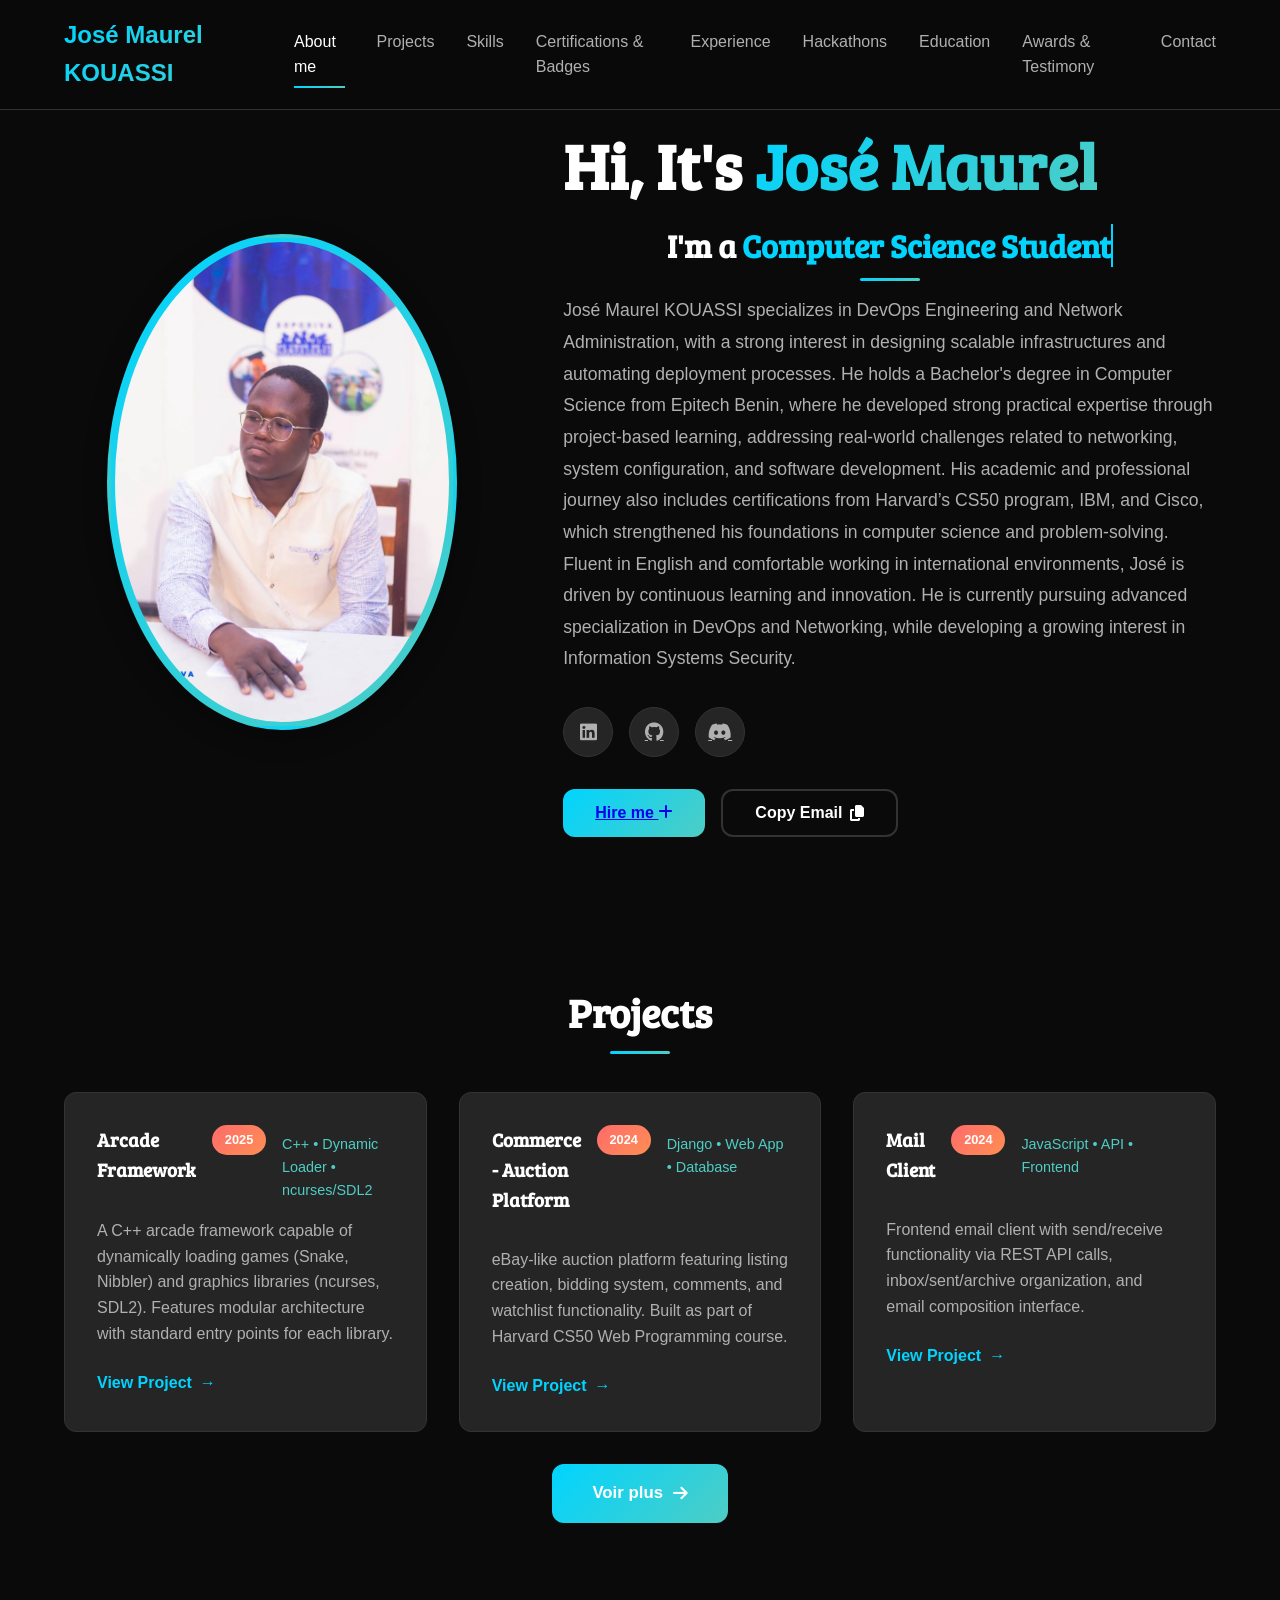
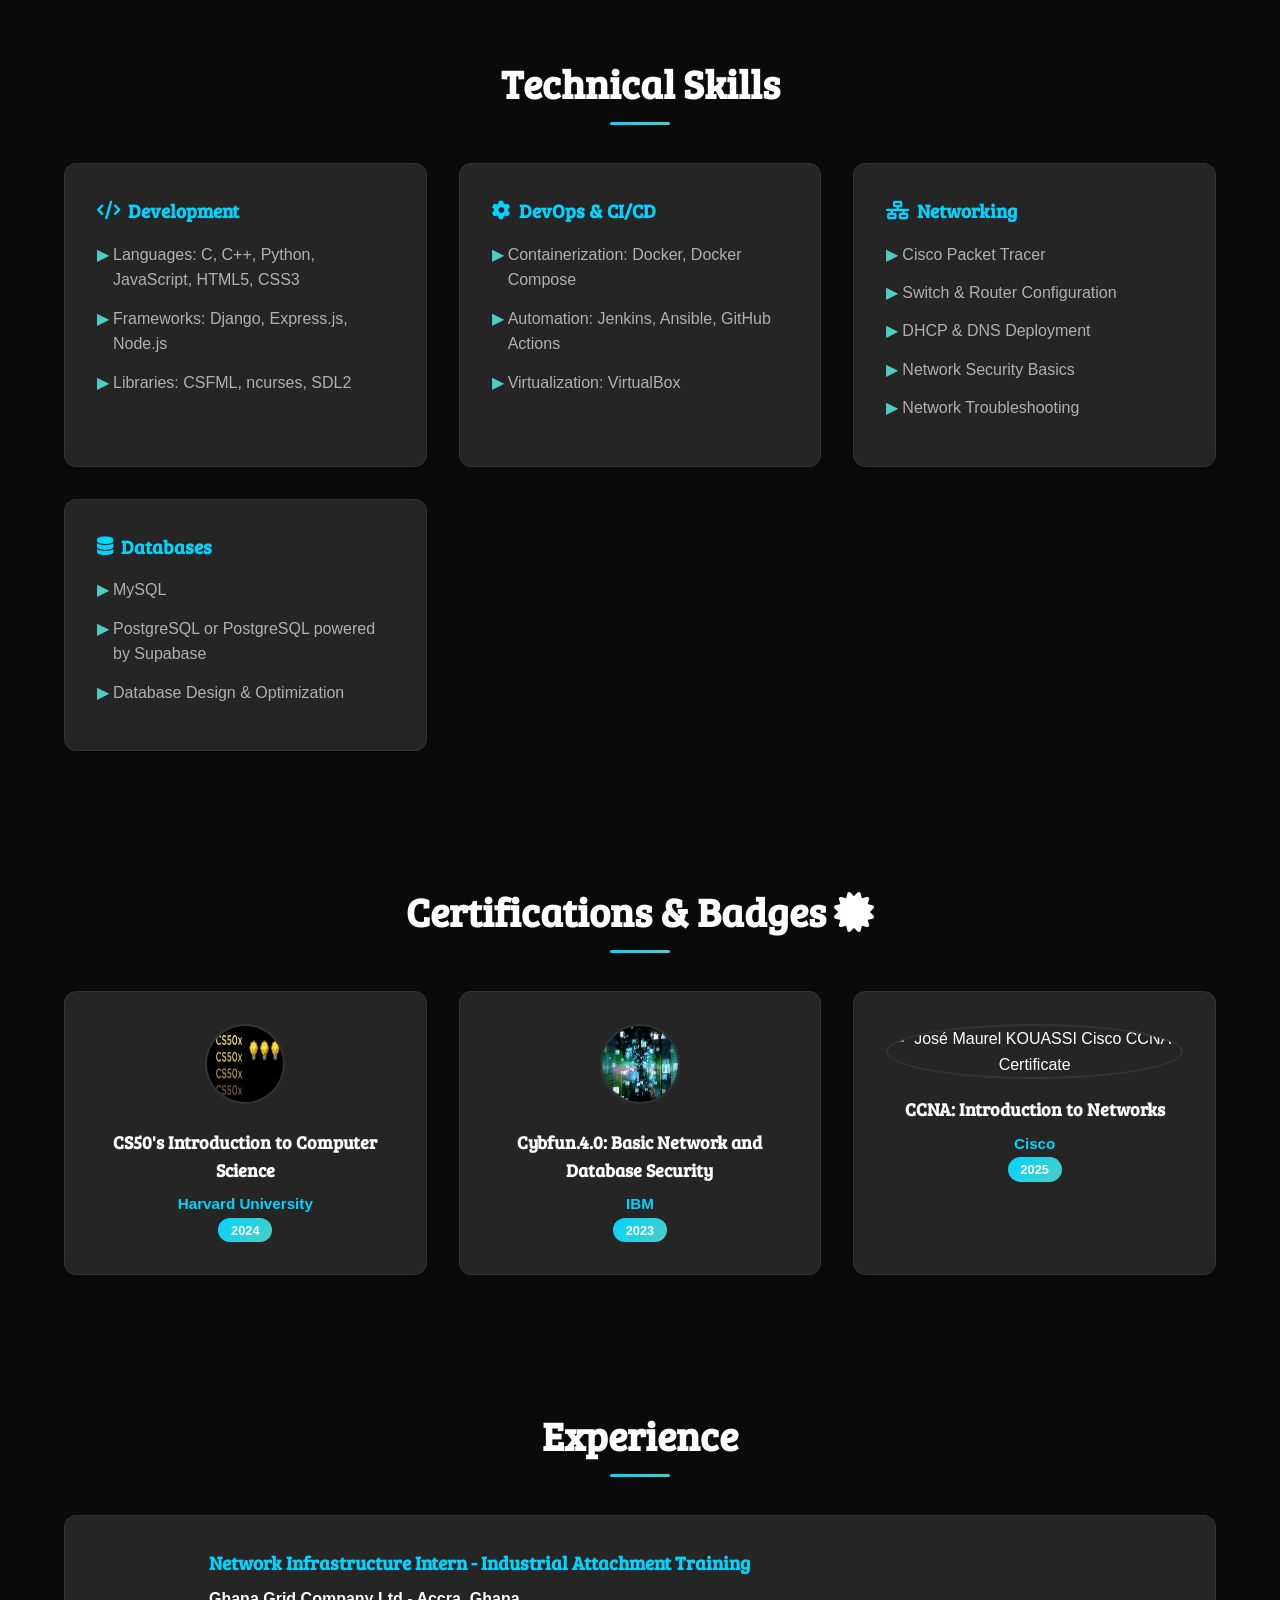
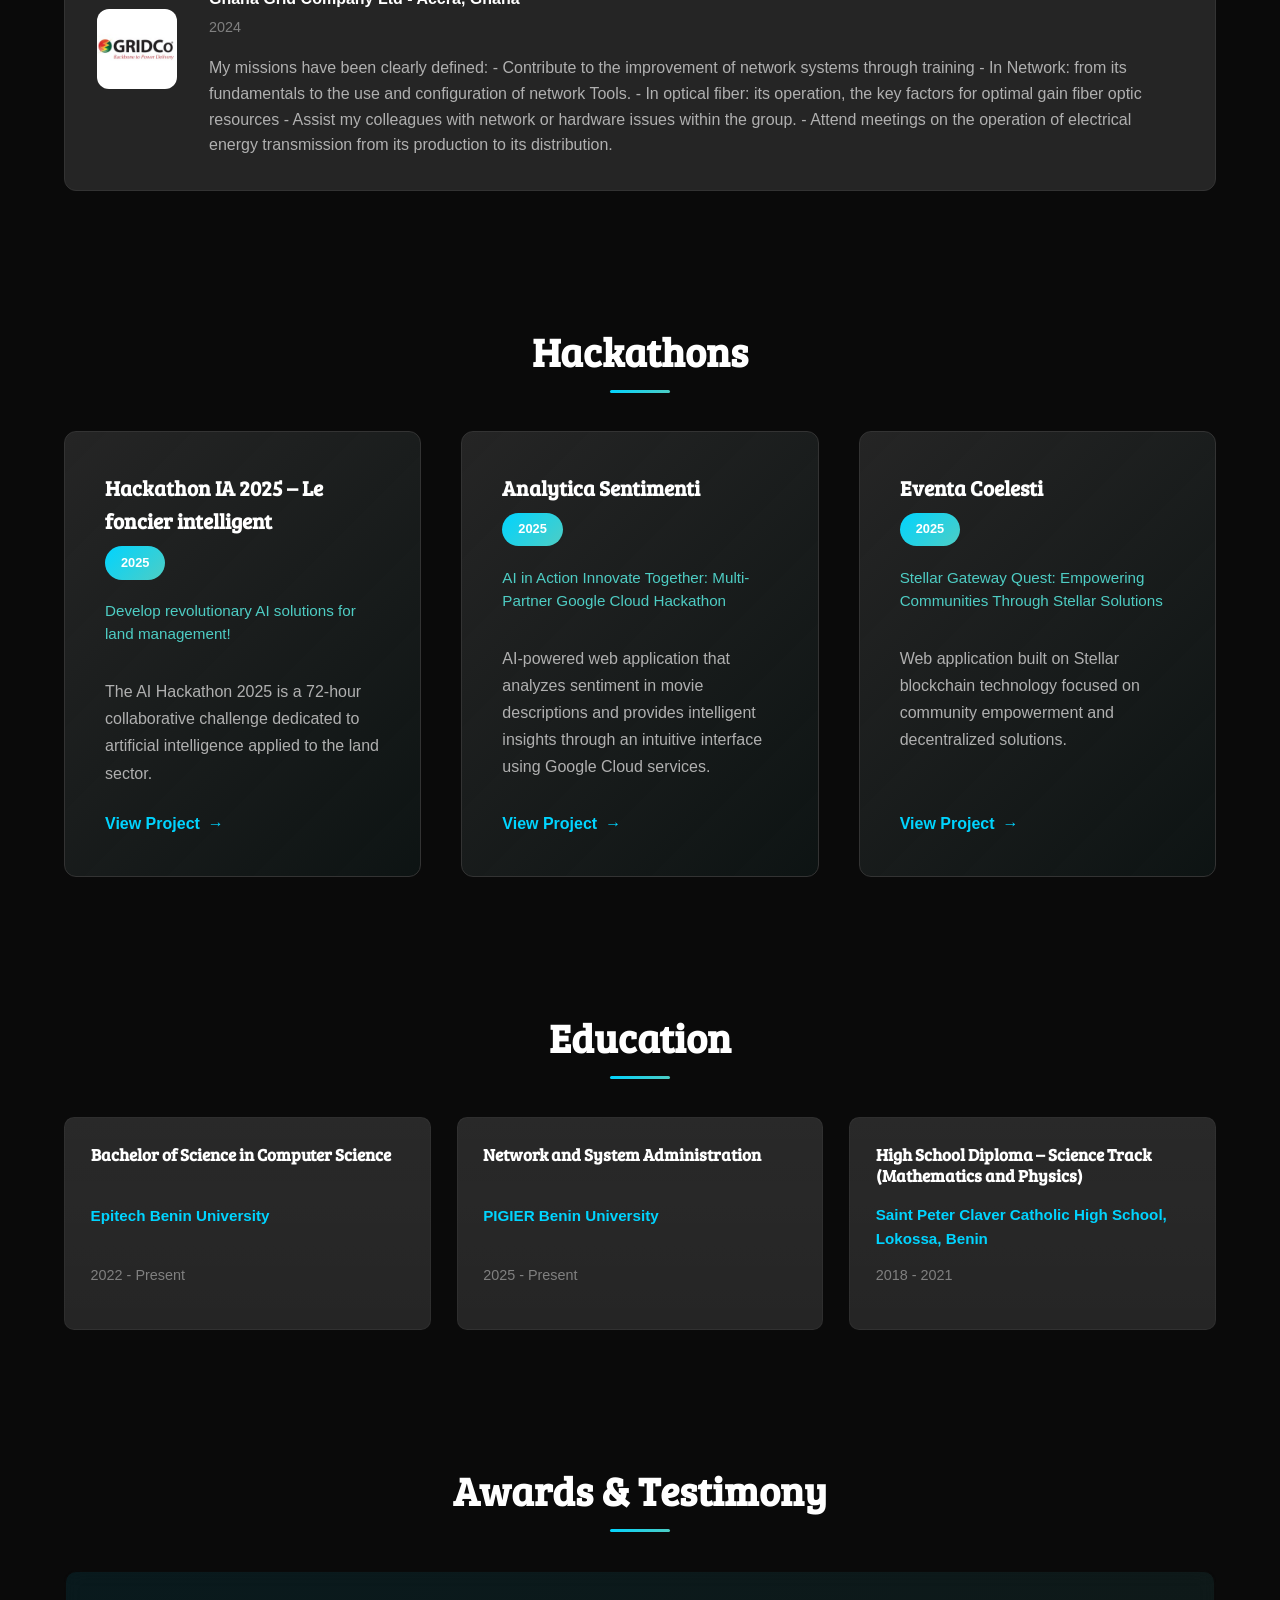
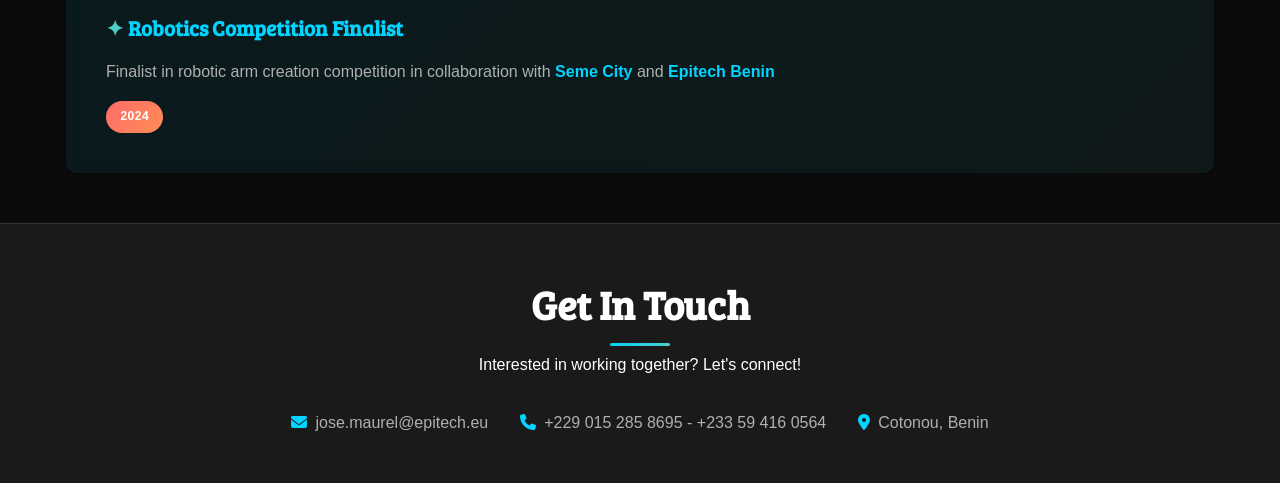
==== commit 74f6be63: "feat: add custom domain CNAME and full SEO improvements Agent-Logs-Url: https://github.com/maurelK/." ====
--- a/index.html
+++ b/index.html
@@ -3,11 +3,62 @@
 <head>
     <meta charset="UTF-8">
     <meta name="viewport" content="width=device-width, initial-scale=1.0">
+
+    <!-- Primary SEO -->
+    <title>José Maurel KOUASSI – DevOps Engineer & Computer Science Graduate | Benin</title>
+    <meta name="description" content="Portfolio of José Maurel KOUASSI, a DevOps Engineer and Computer Science graduate from Epitech Benin specializing in network administration, CI/CD, and scalable infrastructure.">
+    <meta name="keywords" content="José Maurel KOUASSI, DevOps Engineer, Network Administration, Epitech Benin, Computer Science, Docker, CI/CD, Ansible, Jenkins, Cisco, Portfolio">
+    <meta name="author" content="José Maurel KOUASSI">
+    <meta name="robots" content="index, follow">
+    <link rel="canonical" href="https://maurelkouassi.dev/">
+
+    <!-- Open Graph (Facebook, LinkedIn) -->
+    <meta property="og:type" content="profile">
+    <meta property="og:title" content="José Maurel KOUASSI – DevOps Engineer & Computer Science Graduate">
+    <meta property="og:description" content="Portfolio of José Maurel KOUASSI, a DevOps Engineer and Computer Science graduate from Epitech Benin specializing in network administration, CI/CD, and scalable infrastructure.">
+    <meta property="og:url" content="https://maurelkouassi.dev/">
+    <meta property="og:image" content="https://maurelkouassi.dev/IMAGE.jpg">
+    <meta property="og:site_name" content="José Maurel KOUASSI – Portfolio">
+    <meta property="og:locale" content="en_US">
+    <meta property="profile:first_name" content="José Maurel">
+    <meta property="profile:last_name" content="KOUASSI">
+
+    <!-- Twitter Card -->
+    <meta name="twitter:card" content="summary_large_image">
+    <meta name="twitter:title" content="José Maurel KOUASSI – DevOps Engineer & Computer Science Graduate">
+    <meta name="twitter:description" content="Portfolio of José Maurel KOUASSI, a DevOps Engineer and Computer Science graduate from Epitech Benin specializing in network administration, CI/CD, and scalable infrastructure.">
+    <meta name="twitter:image" content="https://maurelkouassi.dev/IMAGE.jpg">
+
+    <!-- JSON-LD Structured Data -->
+    <script type="application/ld+json">
+    {
+      "@context": "https://schema.org",
+      "@type": "Person",
+      "name": "José Maurel KOUASSI",
+      "url": "https://maurelkouassi.dev/",
+      "image": "https://maurelkouassi.dev/IMAGE.jpg",
+      "jobTitle": "DevOps Engineer & Network Administrator",
+      "alumniOf": {
+        "@type": "CollegeOrUniversity",
+        "name": "Epitech Benin"
+      },
+      "address": {
+        "@type": "PostalAddress",
+        "addressLocality": "Cotonou",
+        "addressCountry": "BJ"
+      },
+      "email": "jose.maurel@epitech.eu",
+      "sameAs": [
+        "https://www.linkedin.com/in/jos%C3%A9-maurel-kouassi-152b39264/",
+        "https://github.com/maurelK"
+      ],
+      "knowsAbout": ["DevOps", "Network Administration", "Docker", "CI/CD", "Ansible", "Jenkins", "Cisco", "Python", "JavaScript"]
+    }
+    </script>
+
     <link rel="stylesheet" href="https://cdnjs.cloudflare.com/ajax/libs/font-awesome/6.4.2/css/all.min.css">
     <link href="https://fonts.googleapis.com/css2?family=Bree+Serif&display=swap" rel="stylesheet">
     <link rel="stylesheet" href="style.css">
-    <title>José Maurel - Portfolio</title>
-    <meta name="description" content="José Maurel - Computer Science Student & Software Developer from Benin">
 </head>
 <body>
     <header>
@@ -36,7 +87,9 @@
             <div class="about-me-content">
                 <h1>Hi, It's <span>José Maurel</span></h1>
                 <h2 class="typing-text">I'm a <span class="dynamic-text">Computer Science Student</span></h2> 
-                <p>José Maurel is a dedicated Computer Science student at Epitech Benin University with a passion for software development and technology innovation. He has gained extensive experience through various projects ranging from web applications to system programming, and has earned multiple certifications from Harvard's CS50 program. José specializes in Devops Engeeniering, Network administration, and is particularly interested in emerging technologies like AI and automation.</p>
+                <p>José Maurel KOUASSI specializes in DevOps Engineering and Network Administration, with a strong interest in designing scalable infrastructures and automating deployment processes.
+He holds a Bachelor's degree in Computer Science from Epitech Benin, where he developed strong practical expertise through project-based learning, addressing real-world challenges related to networking, system configuration, and software development. His academic and professional journey also includes certifications from Harvard’s CS50 program, IBM, and Cisco, which strengthened his foundations in computer science and problem-solving.
+Fluent in English and comfortable working in international environments, José is driven by continuous learning and innovation. He is currently pursuing advanced specialization in DevOps and Networking, while developing a growing interest in Information Systems Security.</p>
                 <div class="social-icons">
                     <a href="https://www.linkedin.com/in/jos%C3%A9-maurel-kouassi-152b39264/?locale=en_US" aria-label="José Maurel KOUASSI LinkedIn Profile" target="_blank"> 
                         <i class="fa-brands fa-linkedin"></i>
@@ -47,12 +100,7 @@
                     <a href="https://discord.com/channels/@me" aria-label="Jose Maurel KOUASSI Discord Profile" target="_blank"> 
                         <i class="fa-brands fa-discord"></i>
                     </a>
-                    <a href="#" aria-label="Twitter Profile" target="_blank"> 
-                        <i class="fa-brands fa-x-twitter"></i>
-                    </a>
-                    <a href="#" aria-label="Instagram Profile" target="_blank"> 
-                        <i class="fa-brands fa-instagram"></i>
-                    </a>
+
                 </div>
                 <div class="action-buttons">
                     <button class="btn-primary hire-btn"> <a href="CV Maurel KOUASSI.pdf" download="CV Maurel KOUASSI 1 (2).pdf"> 
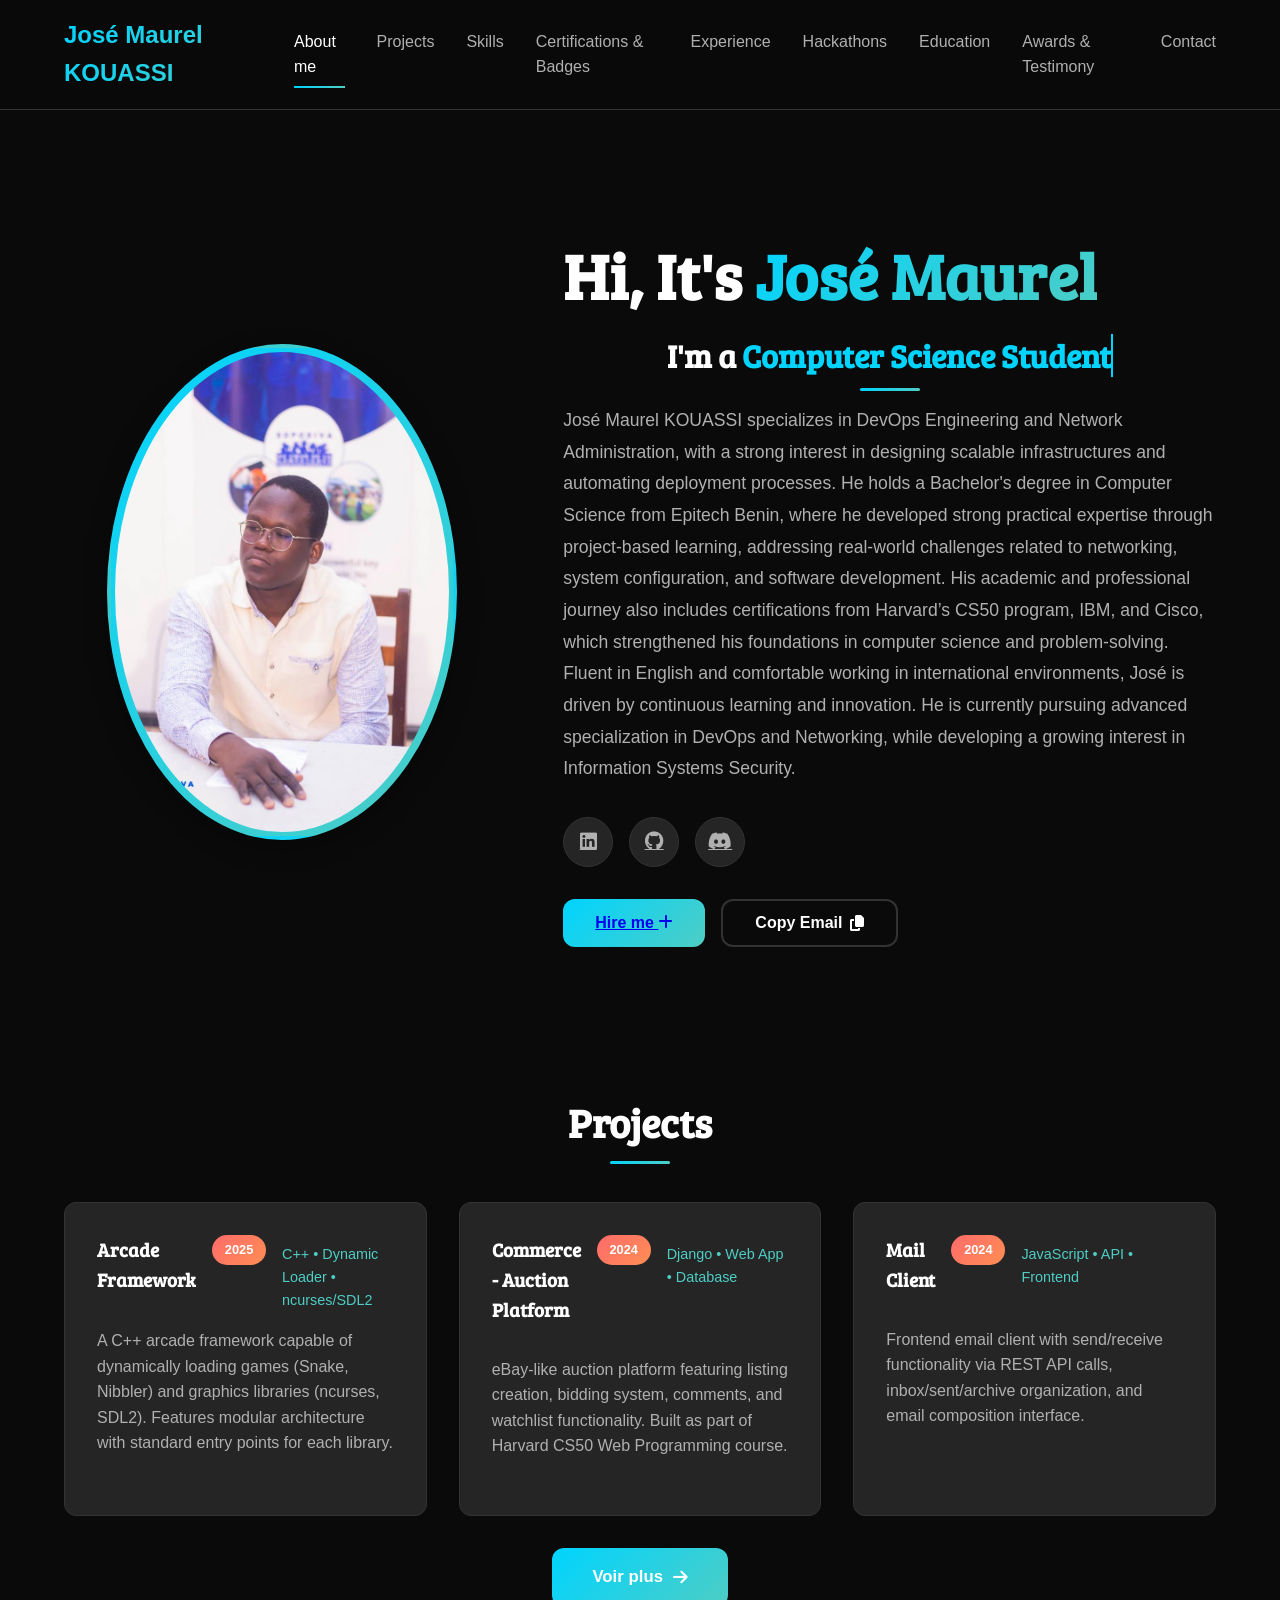
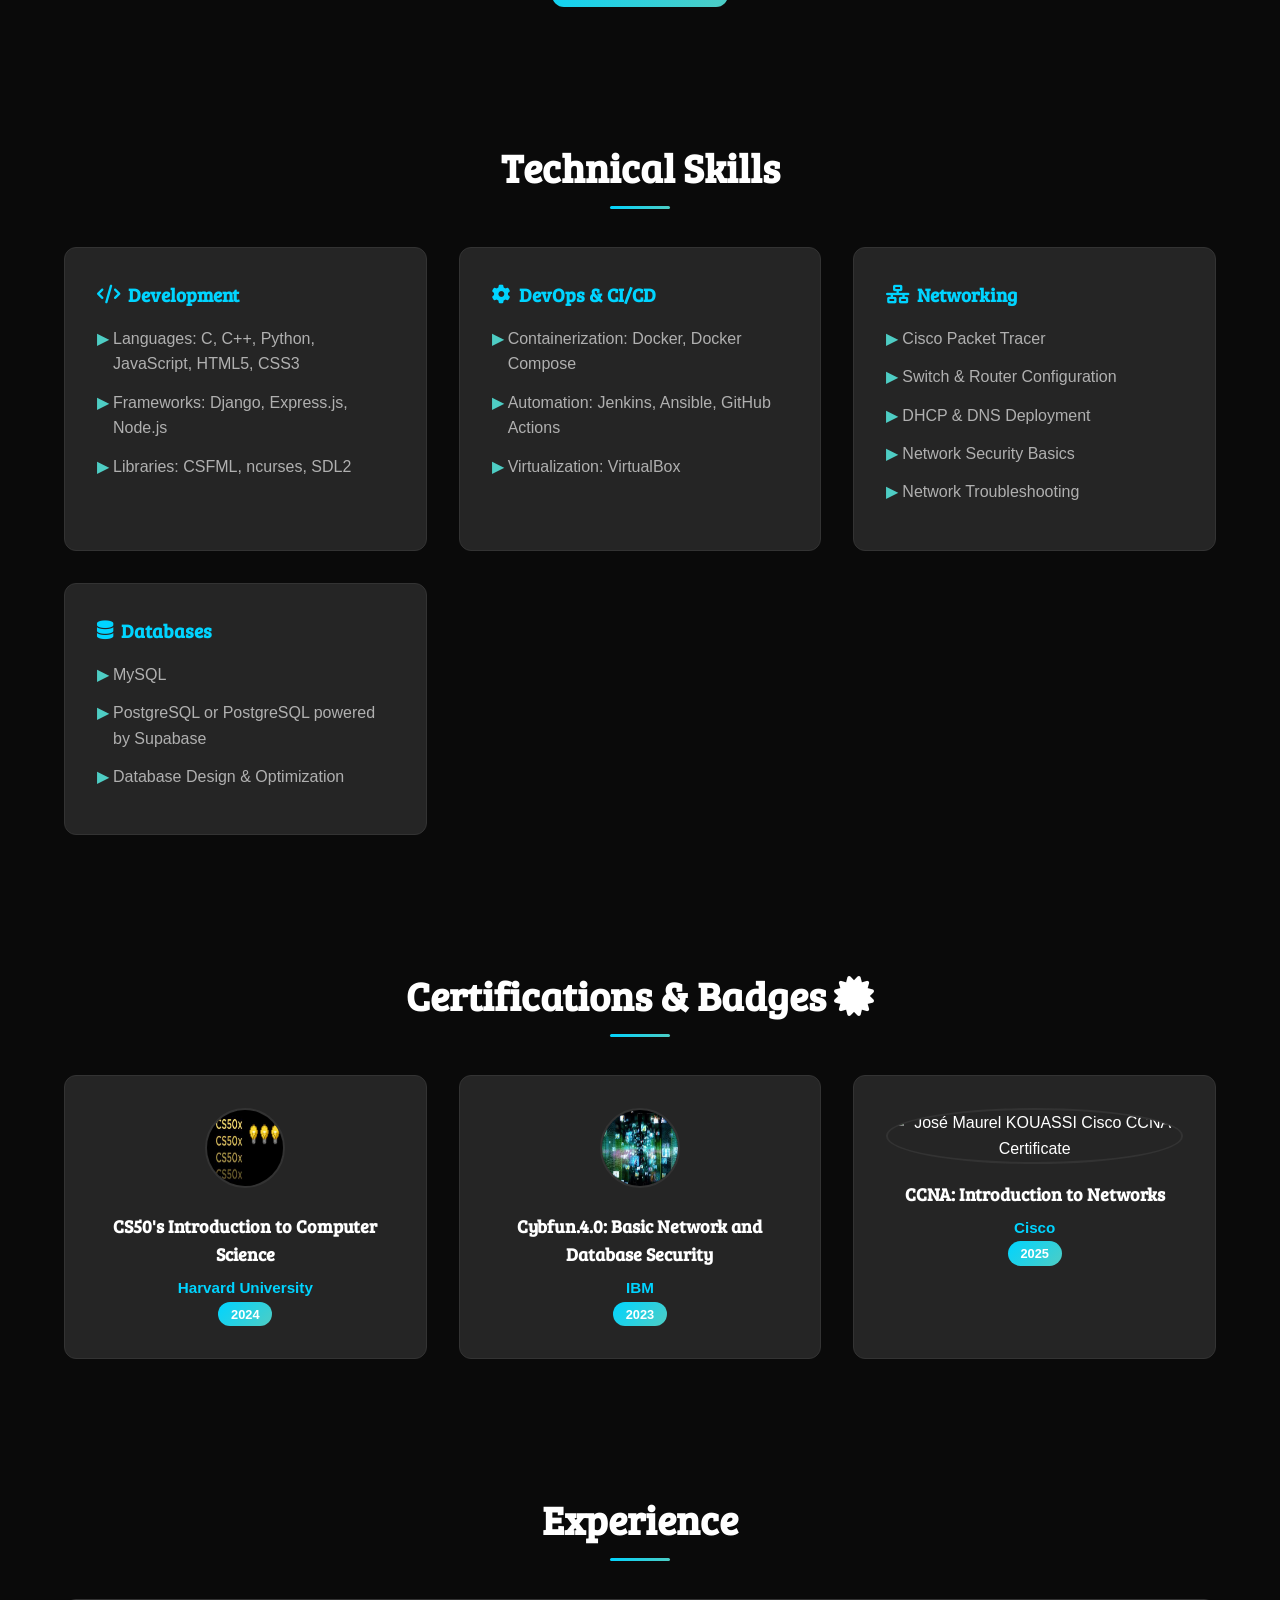
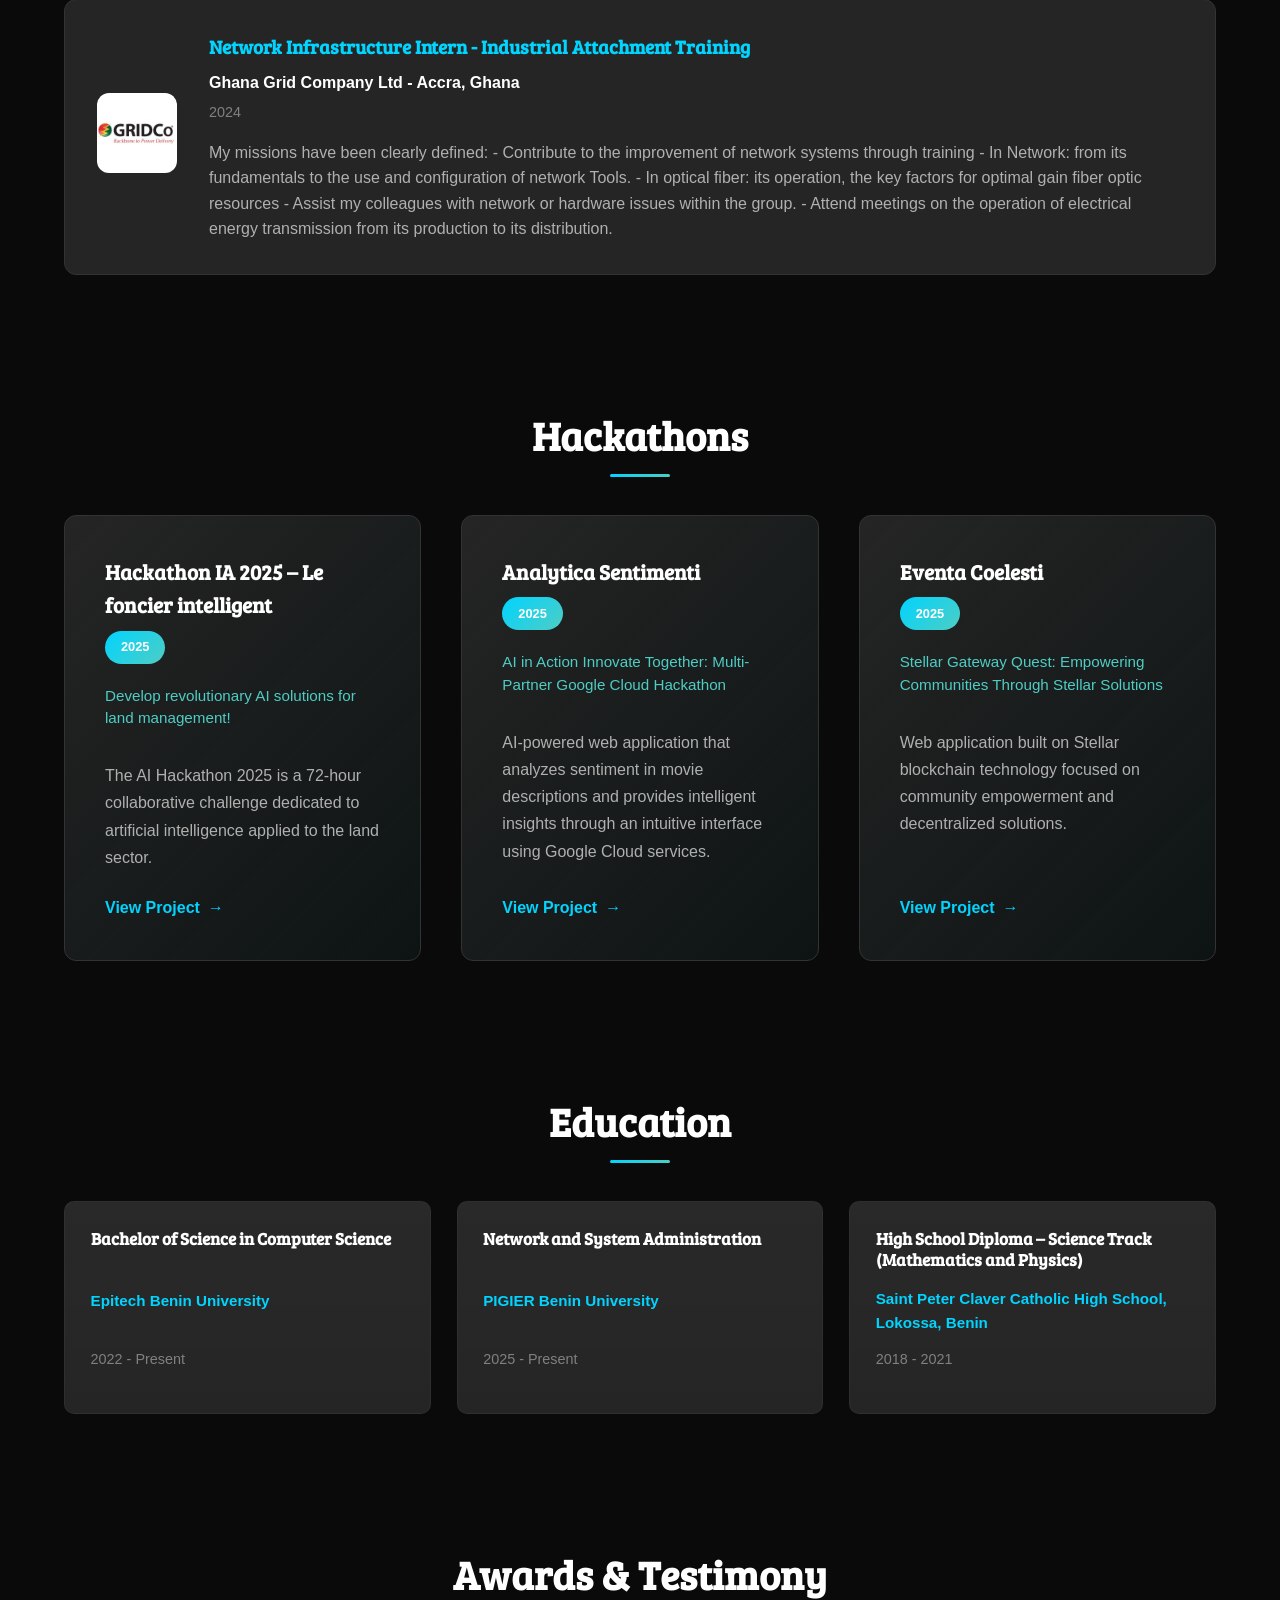
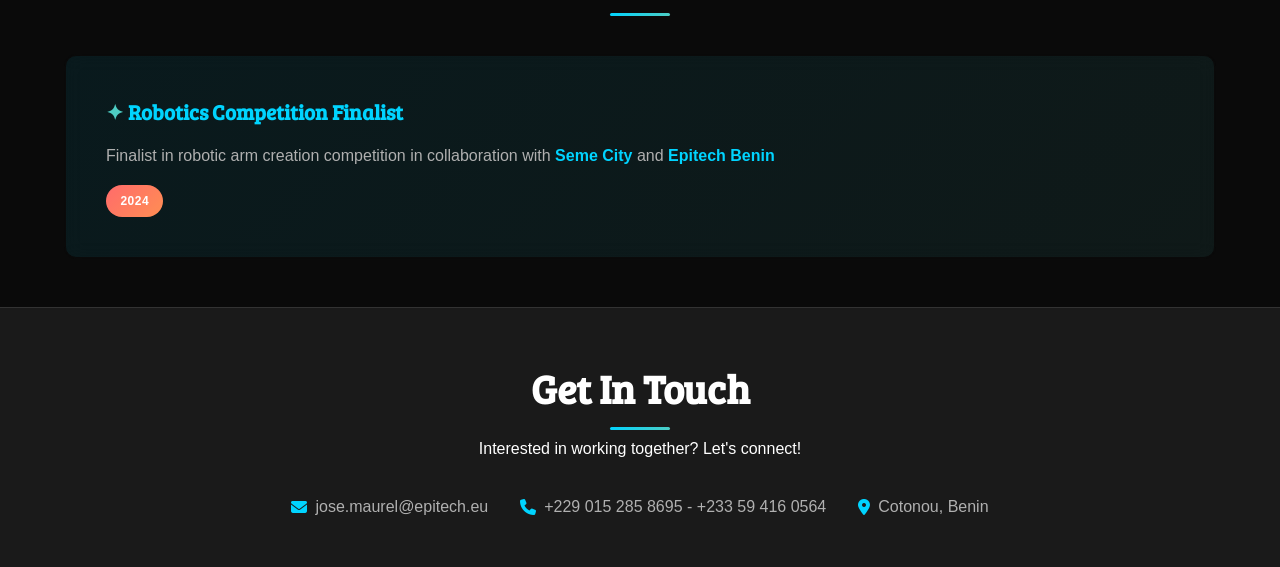
==== commit 28df424d: "Change email and remove project links in index.html Updated email address and removed 'View Project'" ====
--- a/index.html
+++ b/index.html
@@ -10,14 +10,14 @@
     <meta name="keywords" content="José Maurel KOUASSI, DevOps Engineer, Network Administration, Epitech Benin, Computer Science, Docker, CI/CD, Ansible, Jenkins, Cisco, Portfolio">
     <meta name="author" content="José Maurel KOUASSI">
     <meta name="robots" content="index, follow">
-    <link rel="canonical" href="https://maurelkouassi.dev/">
+    <link rel="canonical" href="https://maurelk.github.io/.dev/">
 
     <!-- Open Graph (Facebook, LinkedIn) -->
     <meta property="og:type" content="profile">
     <meta property="og:title" content="José Maurel KOUASSI – DevOps Engineer & Computer Science Graduate">
     <meta property="og:description" content="Portfolio of José Maurel KOUASSI, a DevOps Engineer and Computer Science graduate from Epitech Benin specializing in network administration, CI/CD, and scalable infrastructure.">
-    <meta property="og:url" content="https://maurelkouassi.dev/">
-    <meta property="og:image" content="https://maurelkouassi.dev/IMAGE.jpg">
+    <meta property="og:url" content="https://maurelk.github.io/.dev/">
+    <meta property="og:image" content="https://maurelk.github.io/.dev/IMAGE.jpg">
     <meta property="og:site_name" content="José Maurel KOUASSI – Portfolio">
     <meta property="og:locale" content="en_US">
     <meta property="profile:first_name" content="José Maurel">
@@ -27,7 +27,7 @@
     <meta name="twitter:card" content="summary_large_image">
     <meta name="twitter:title" content="José Maurel KOUASSI – DevOps Engineer & Computer Science Graduate">
     <meta name="twitter:description" content="Portfolio of José Maurel KOUASSI, a DevOps Engineer and Computer Science graduate from Epitech Benin specializing in network administration, CI/CD, and scalable infrastructure.">
-    <meta name="twitter:image" content="https://maurelkouassi.dev/IMAGE.jpg">
+    <meta name="twitter:image" content="https://maurelk.github.io/.dev/IMAGE.jpg">
 
     <!-- JSON-LD Structured Data -->
     <script type="application/ld+json">
@@ -35,8 +35,8 @@
       "@context": "https://schema.org",
       "@type": "Person",
       "name": "José Maurel KOUASSI",
-      "url": "https://maurelkouassi.dev/",
-      "image": "https://maurelkouassi.dev/IMAGE.jpg",
+      "url": "https://maurelk.github.io/.dev/",
+      "image": "https://maurelk.github.io/.dev/IMAGE.jpg",
       "jobTitle": "DevOps Engineer & Network Administrator",
       "alumniOf": {
         "@type": "CollegeOrUniversity",
@@ -47,7 +47,7 @@
         "addressLocality": "Cotonou",
         "addressCountry": "BJ"
       },
-      "email": "jose.maurel@epitech.eu",
+      "email": "maurel.kouassi@epitech.eu",
       "sameAs": [
         "https://www.linkedin.com/in/jos%C3%A9-maurel-kouassi-152b39264/",
         "https://github.com/maurelK"
@@ -125,7 +125,6 @@
                         <p class="project-tech">C++ • Dynamic Loader • ncurses/SDL2</p>
                     </header>
                     <p class="project-description">A C++ arcade framework capable of dynamically loading games (Snake, Nibbler) and graphics libraries (ncurses, SDL2). Features modular architecture with standard entry points for each library.</p>
-                    <a href="projects.html" class="read-more">View Project</a>
                 </article>
 
                 <article class="project-item">
@@ -135,7 +134,6 @@
                         <p class="project-tech">Django • Web App • Database</p>
                     </header>
                     <p class="project-description">eBay-like auction platform featuring listing creation, bidding system, comments, and watchlist functionality. Built as part of Harvard CS50 Web Programming course.</p>
-                    <a href="projects.html" class="read-more">View Project</a>
                 </article>
 
                 <article class="project-item">
@@ -145,7 +143,6 @@
                         <p class="project-tech">JavaScript • API • Frontend</p>
                     </header>
                     <p class="project-description">Frontend email client with send/receive functionality via REST API calls, inbox/sent/archive organization, and email composition interface.</p>
-                    <a href="projects.html" class="read-more">View Project</a>
                 </article>
             </div>
             <div class="projects-more">
--- a/style.css
+++ b/style.css
@@ -42,9 +42,10 @@
         /* Header and Navigation */
         .big_header
          {
-            position: fixed;
+            position: sticky;
             top: 0;
             left: 0;
+            z-index: 1000;
             width: 100%;
             padding: 1rem 5%;
             background: rgba(10, 10, 10, 0.95);
@@ -1080,4 +1081,4 @@
         .hackathon-item,
         .award-item {
             animation: fadeInUp 0.6s ease-out;
-        }+        }
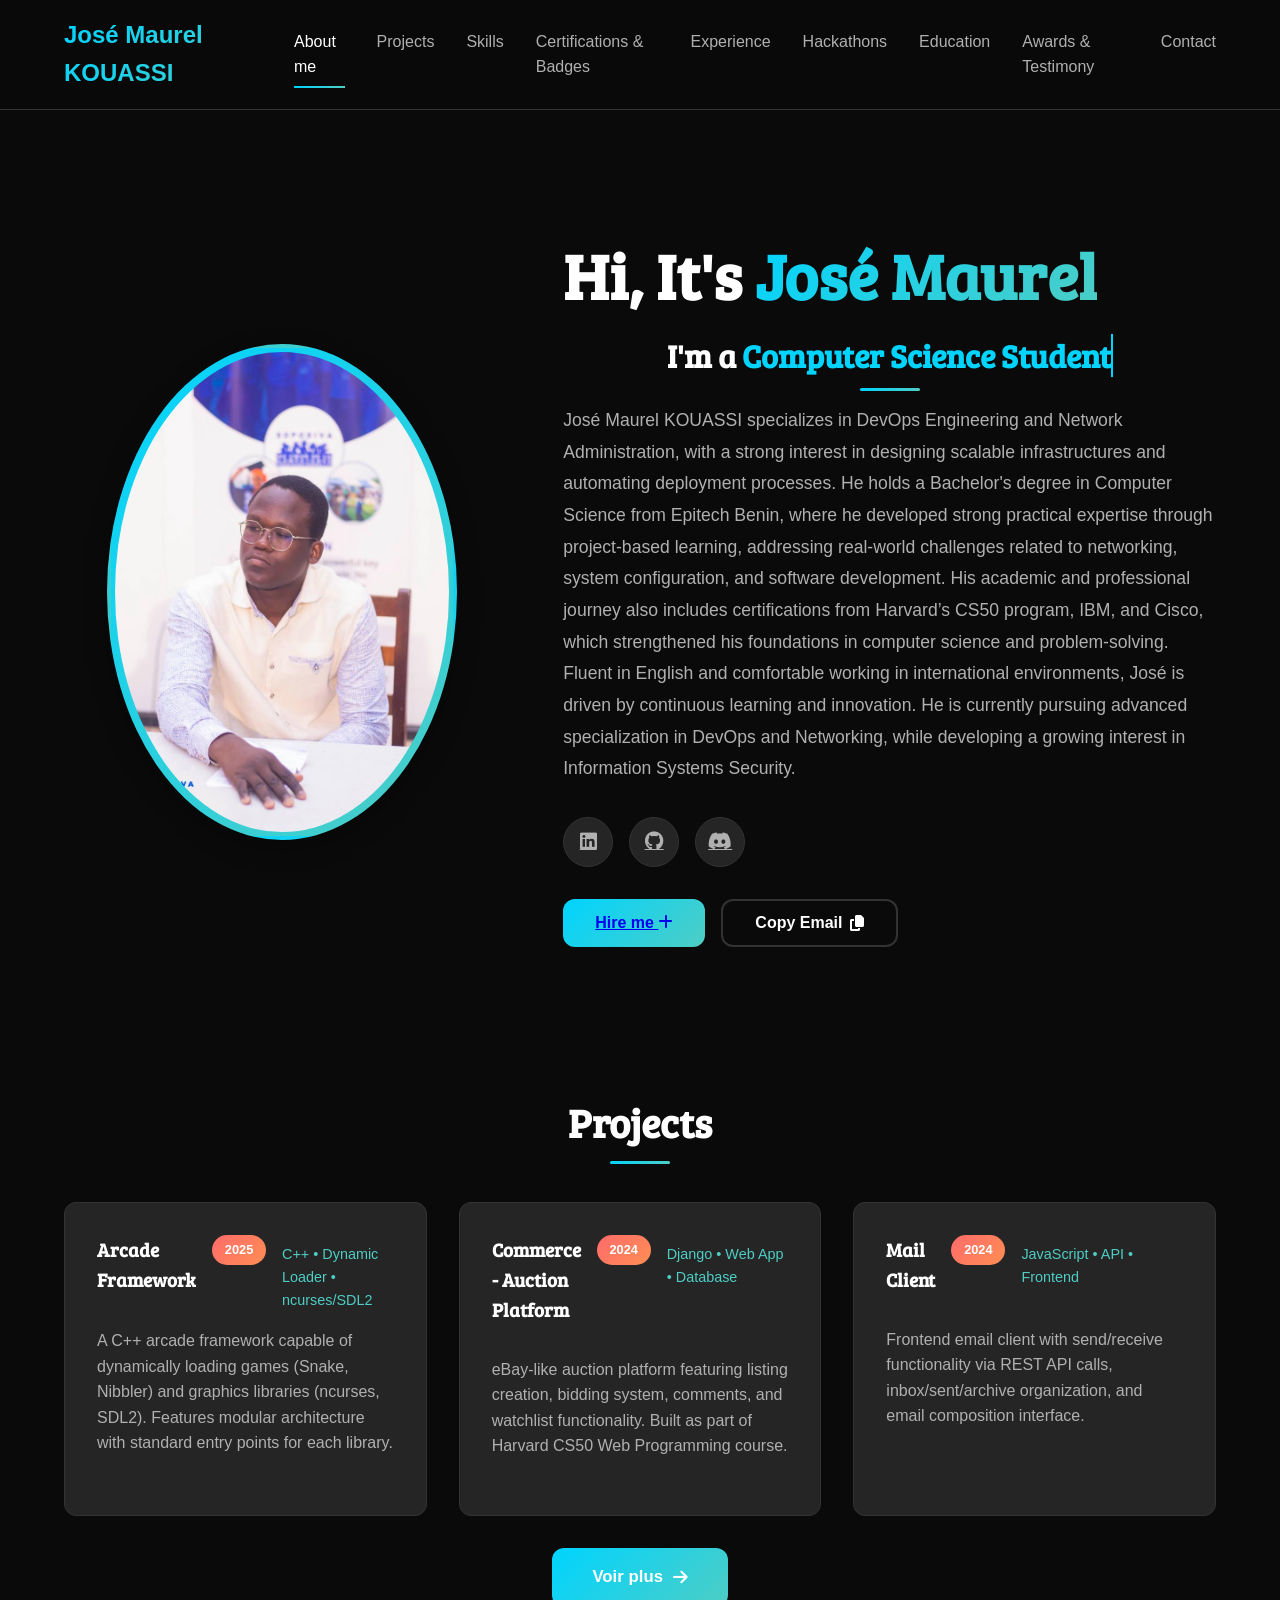
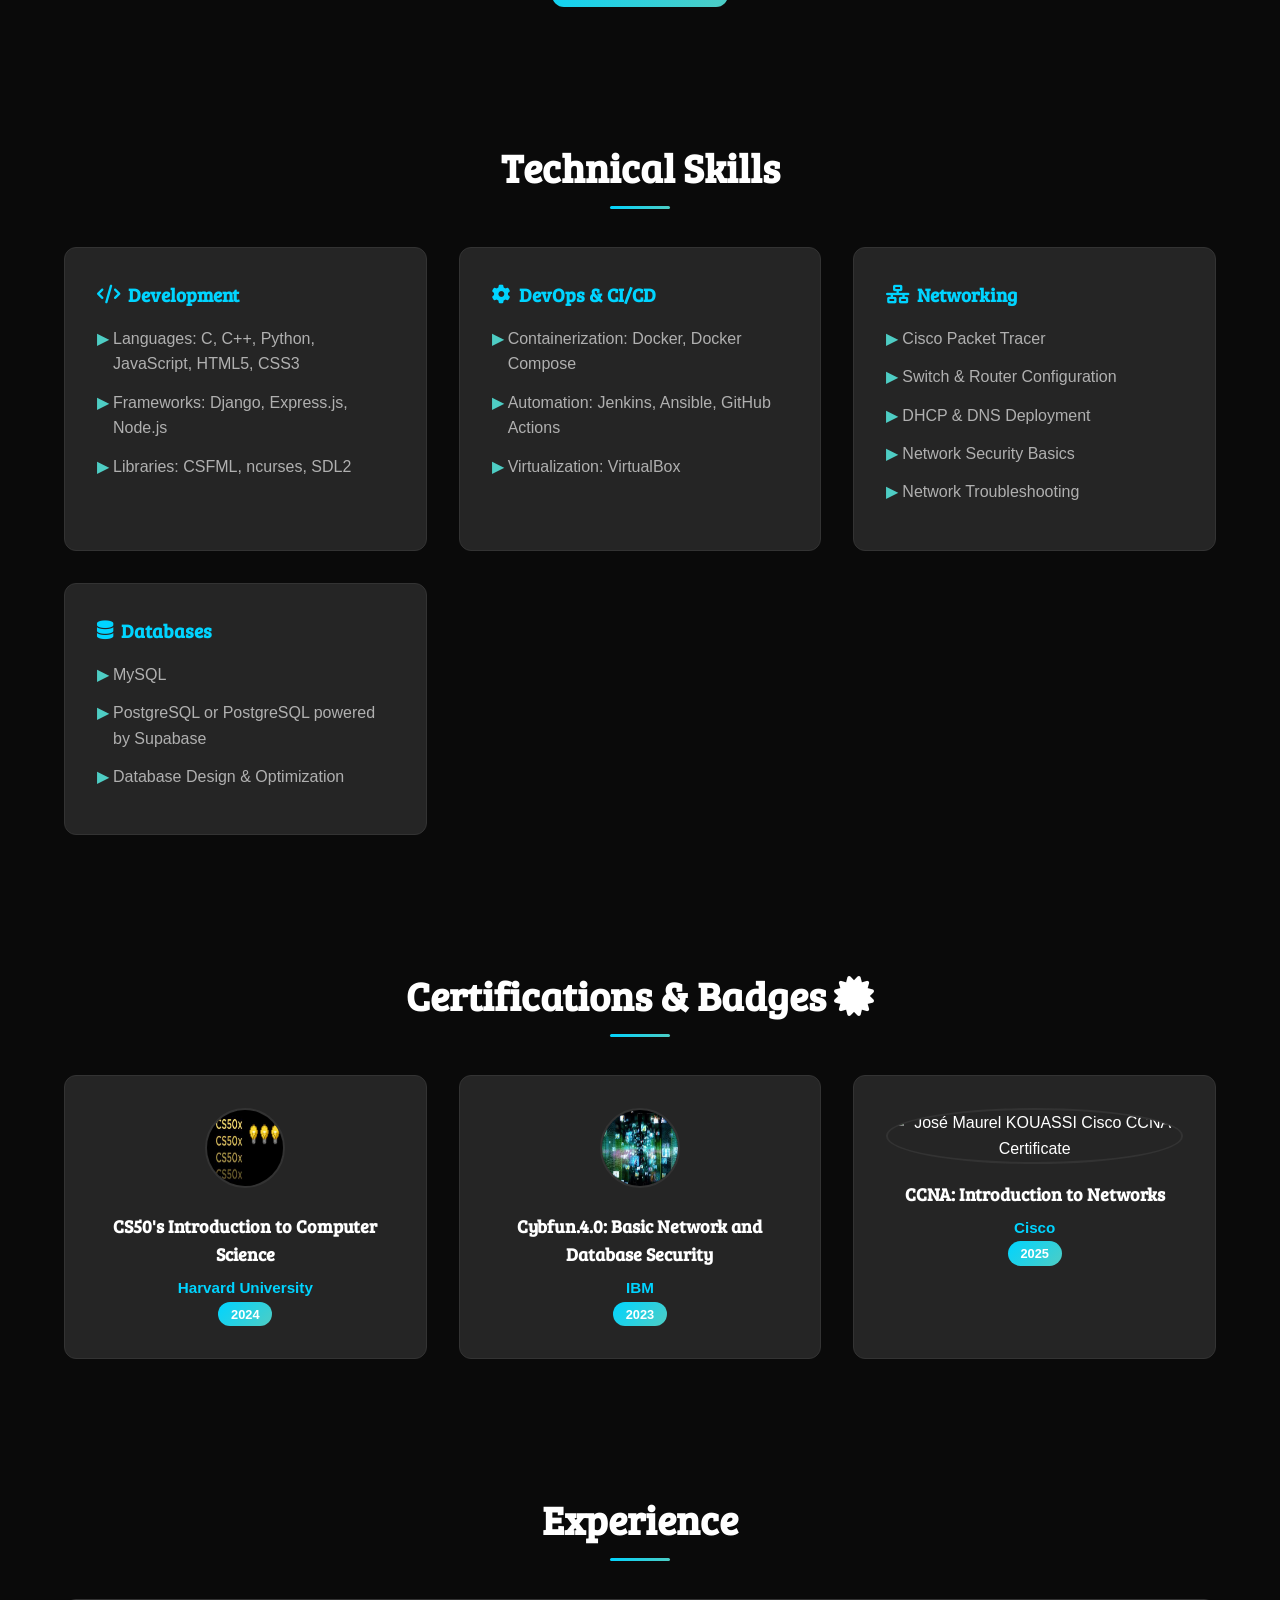
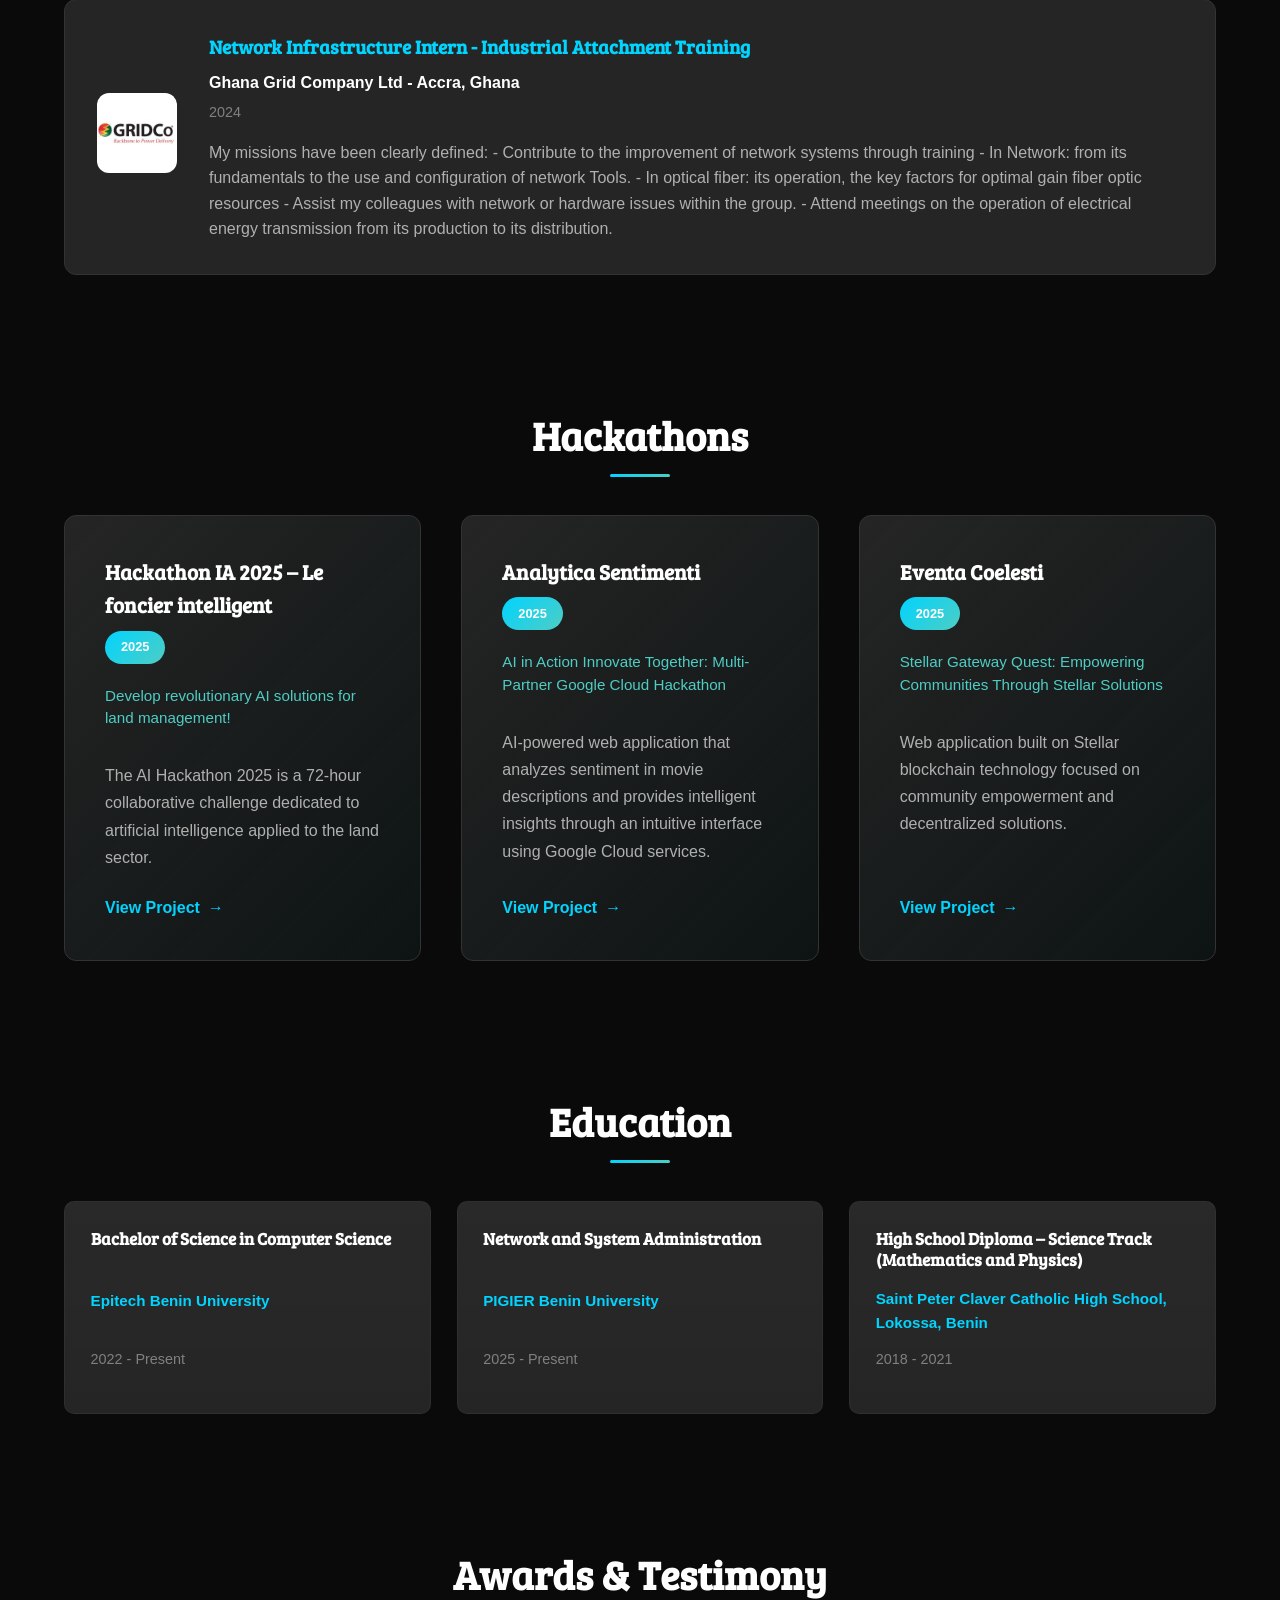
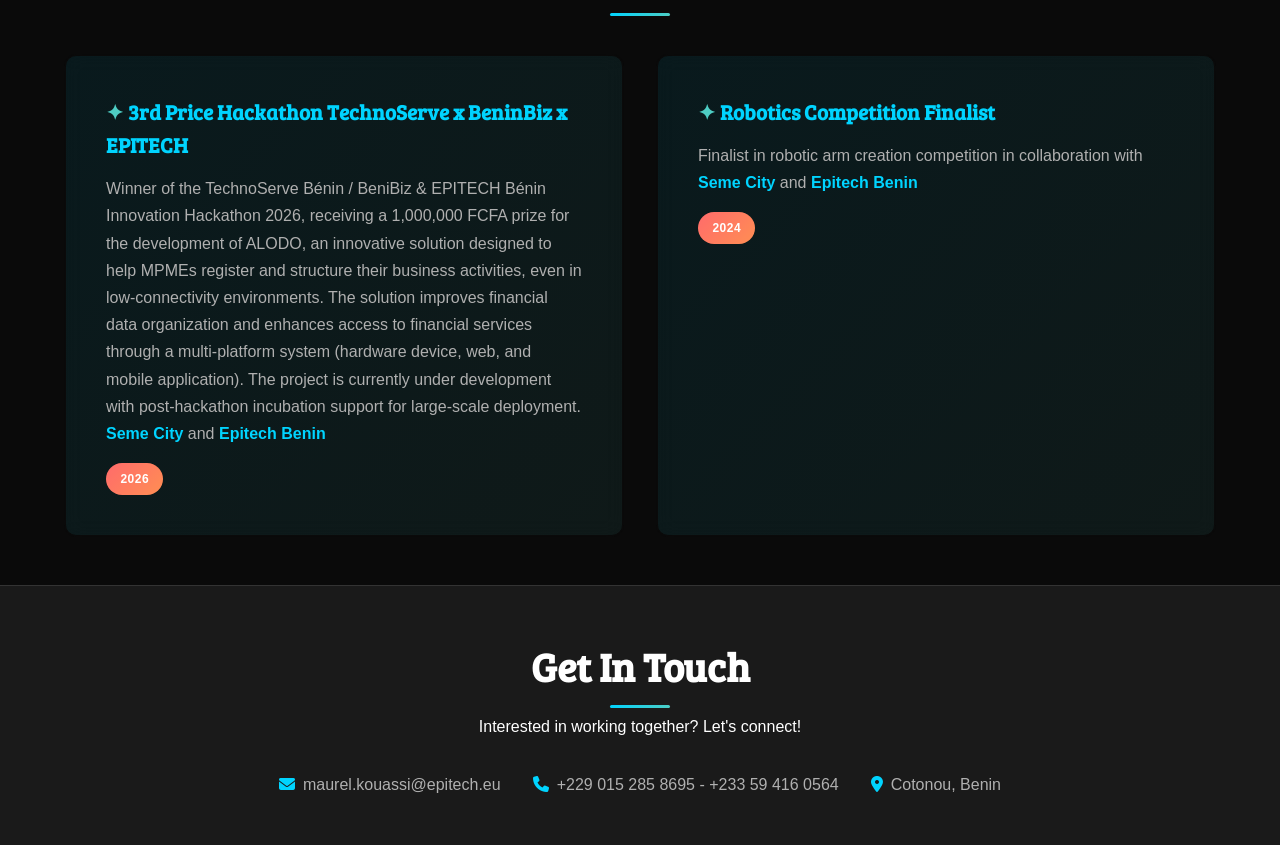
==== commit 2c1a7c4f: "Add award for Hackathon TechnoServe and update contact email" ====
--- a/index.html
+++ b/index.html
@@ -309,10 +309,16 @@
             <h2>Awards & Testimony</h2>
             <div class="awards-container">
                 <article class="award-item">
+                    <h3>3rd Price Hackathon TechnoServe x BeninBiz x EPITECH</h3>
+                    <p class="award-description">Winner of the TechnoServe Bénin / BeniBiz & EPITECH Bénin Innovation Hackathon 2026, receiving a 1,000,000 FCFA prize for the development of ALODO, an innovative solution designed to help MPMEs register and structure their business activities, even in low-connectivity environments. The solution improves financial data organization and enhances access to financial services through a multi-platform system (hardware device, web, and mobile application). The project is currently under development with post-hackathon incubation support for large-scale deployment. <a href="#" target="_blank">Seme City</a> and <a href="#" target="_blank">Epitech Benin</a></p>
+                    <span class="award-year">2026</span>
+                </article>                
+                <article class="award-item">
                     <h3>Robotics Competition Finalist</h3>
                     <p class="award-description">Finalist in robotic arm creation competition in collaboration with <a href="#" target="_blank">Seme City</a> and <a href="#" target="_blank">Epitech Benin</a></p>
                     <span class="award-year">2024</span>
                 </article>
+
             </div>
         </section>
     </main>
@@ -322,7 +328,7 @@
             <h2>Get In Touch</h2>
             <p>Interested in working together? Let's connect!</p>
             <div class="contact-info">
-                <p><i class="fa-solid fa-envelope"></i> jose.maurel@epitech.eu</p>
+                <p><i class="fa-solid fa-envelope"></i> maurel.kouassi@epitech.eu</p>
                 <p><i class="fa-solid fa-phone"></i> +229 015 285 8695 - +233 59 416 0564</p>
                 <p><i class="fa-solid fa-location-dot"></i> Cotonou, Benin</p>
             </div>
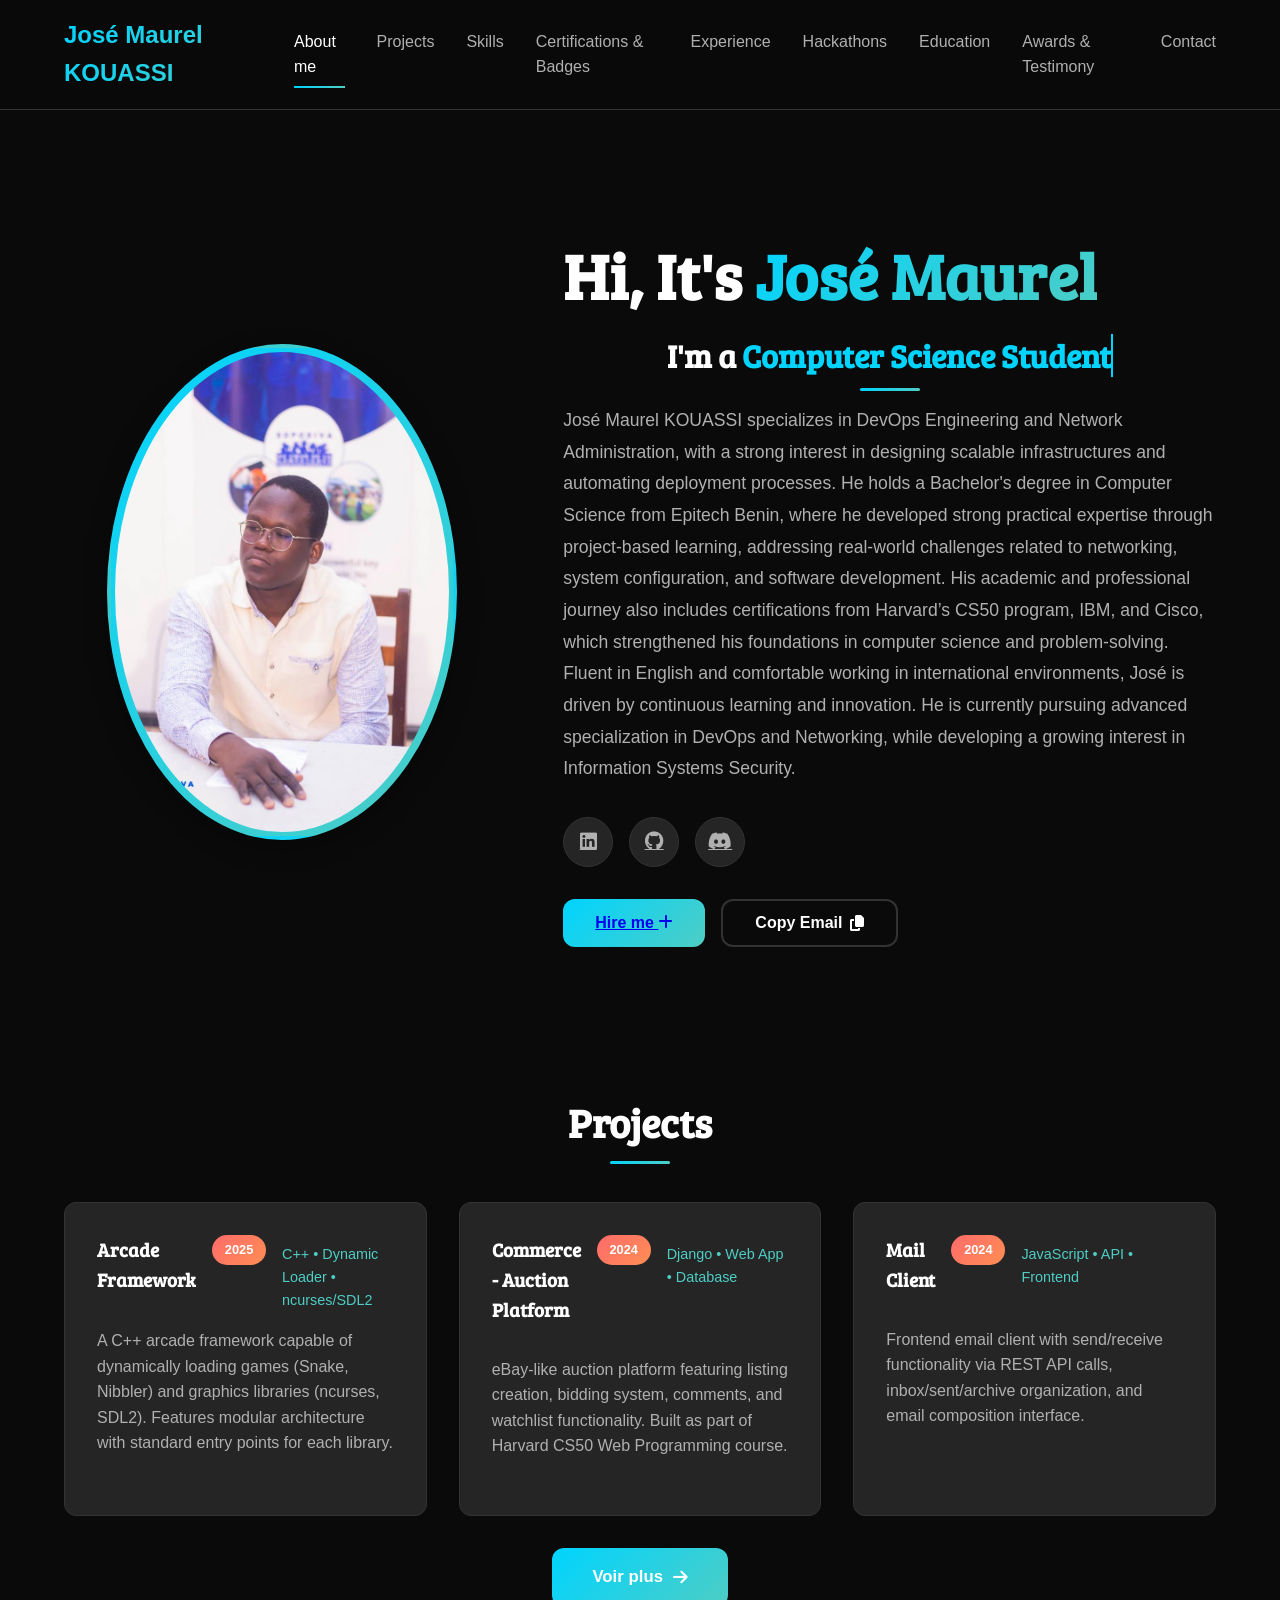
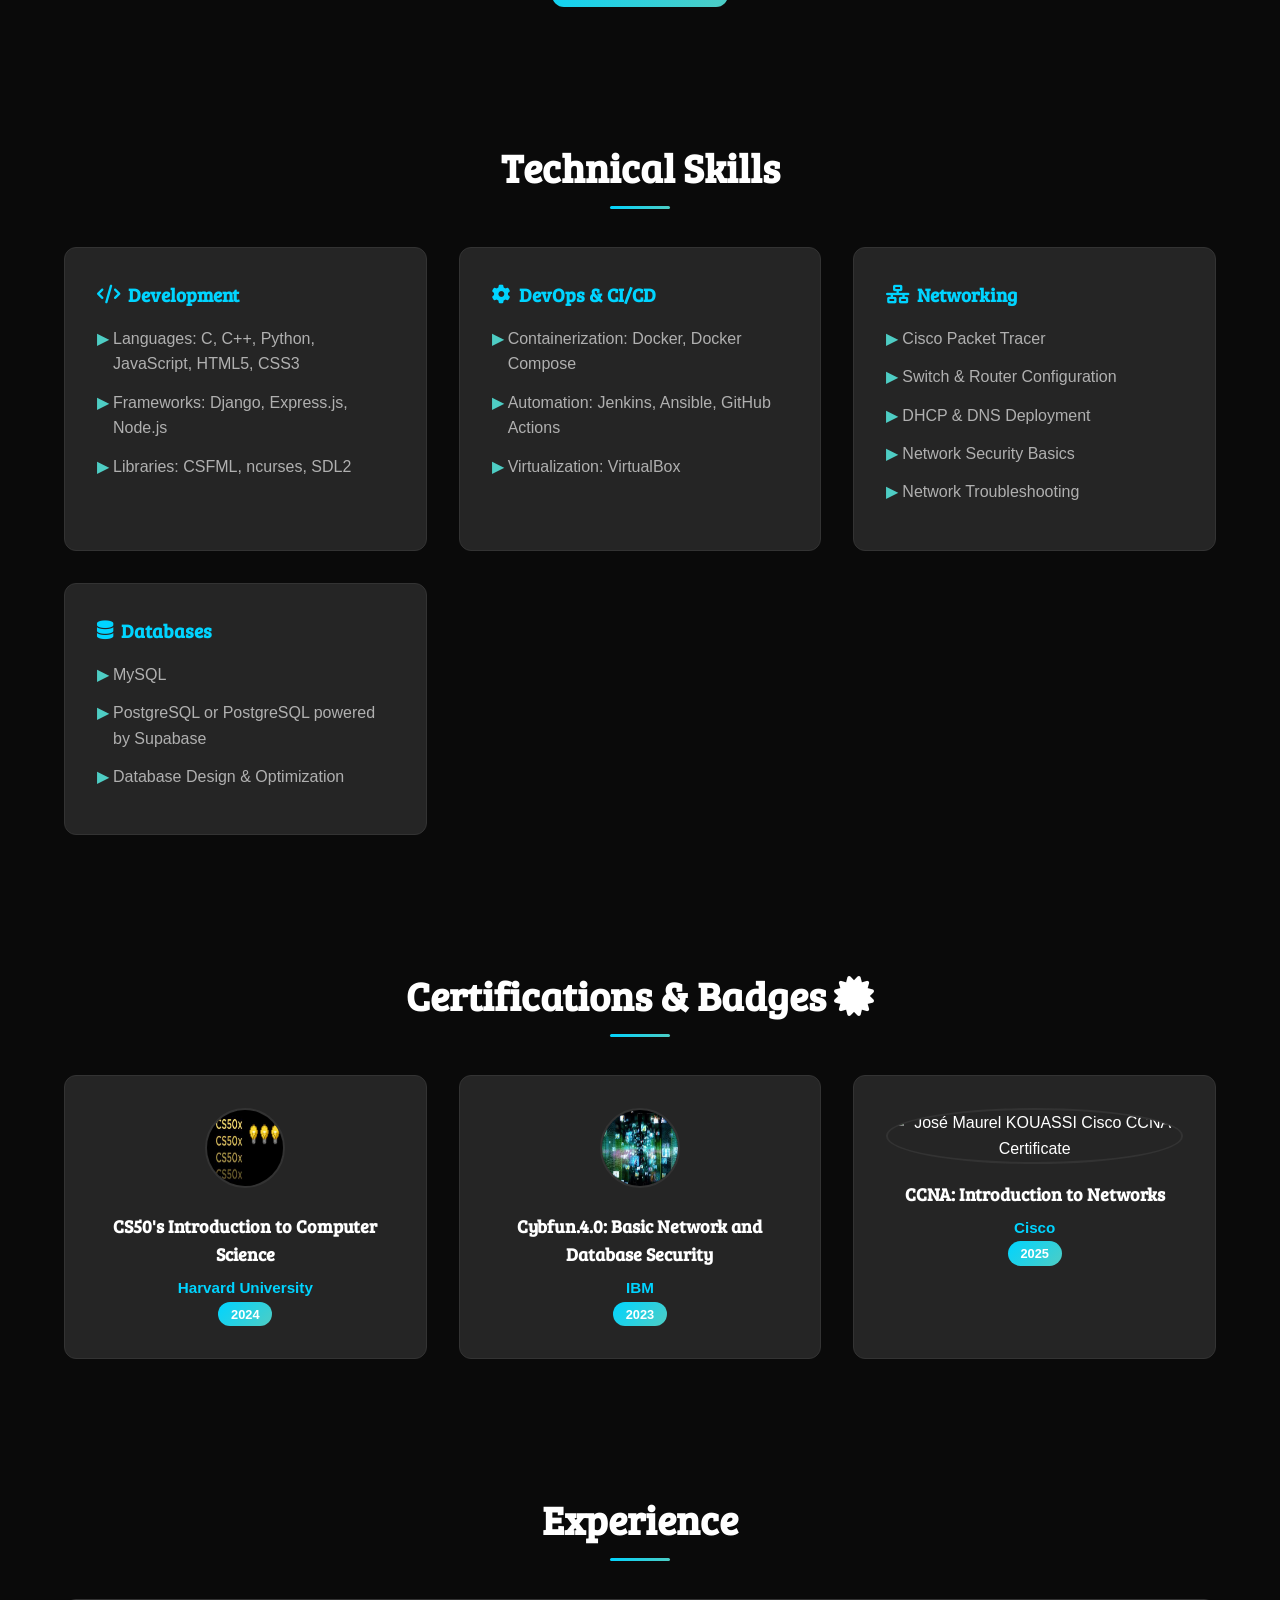
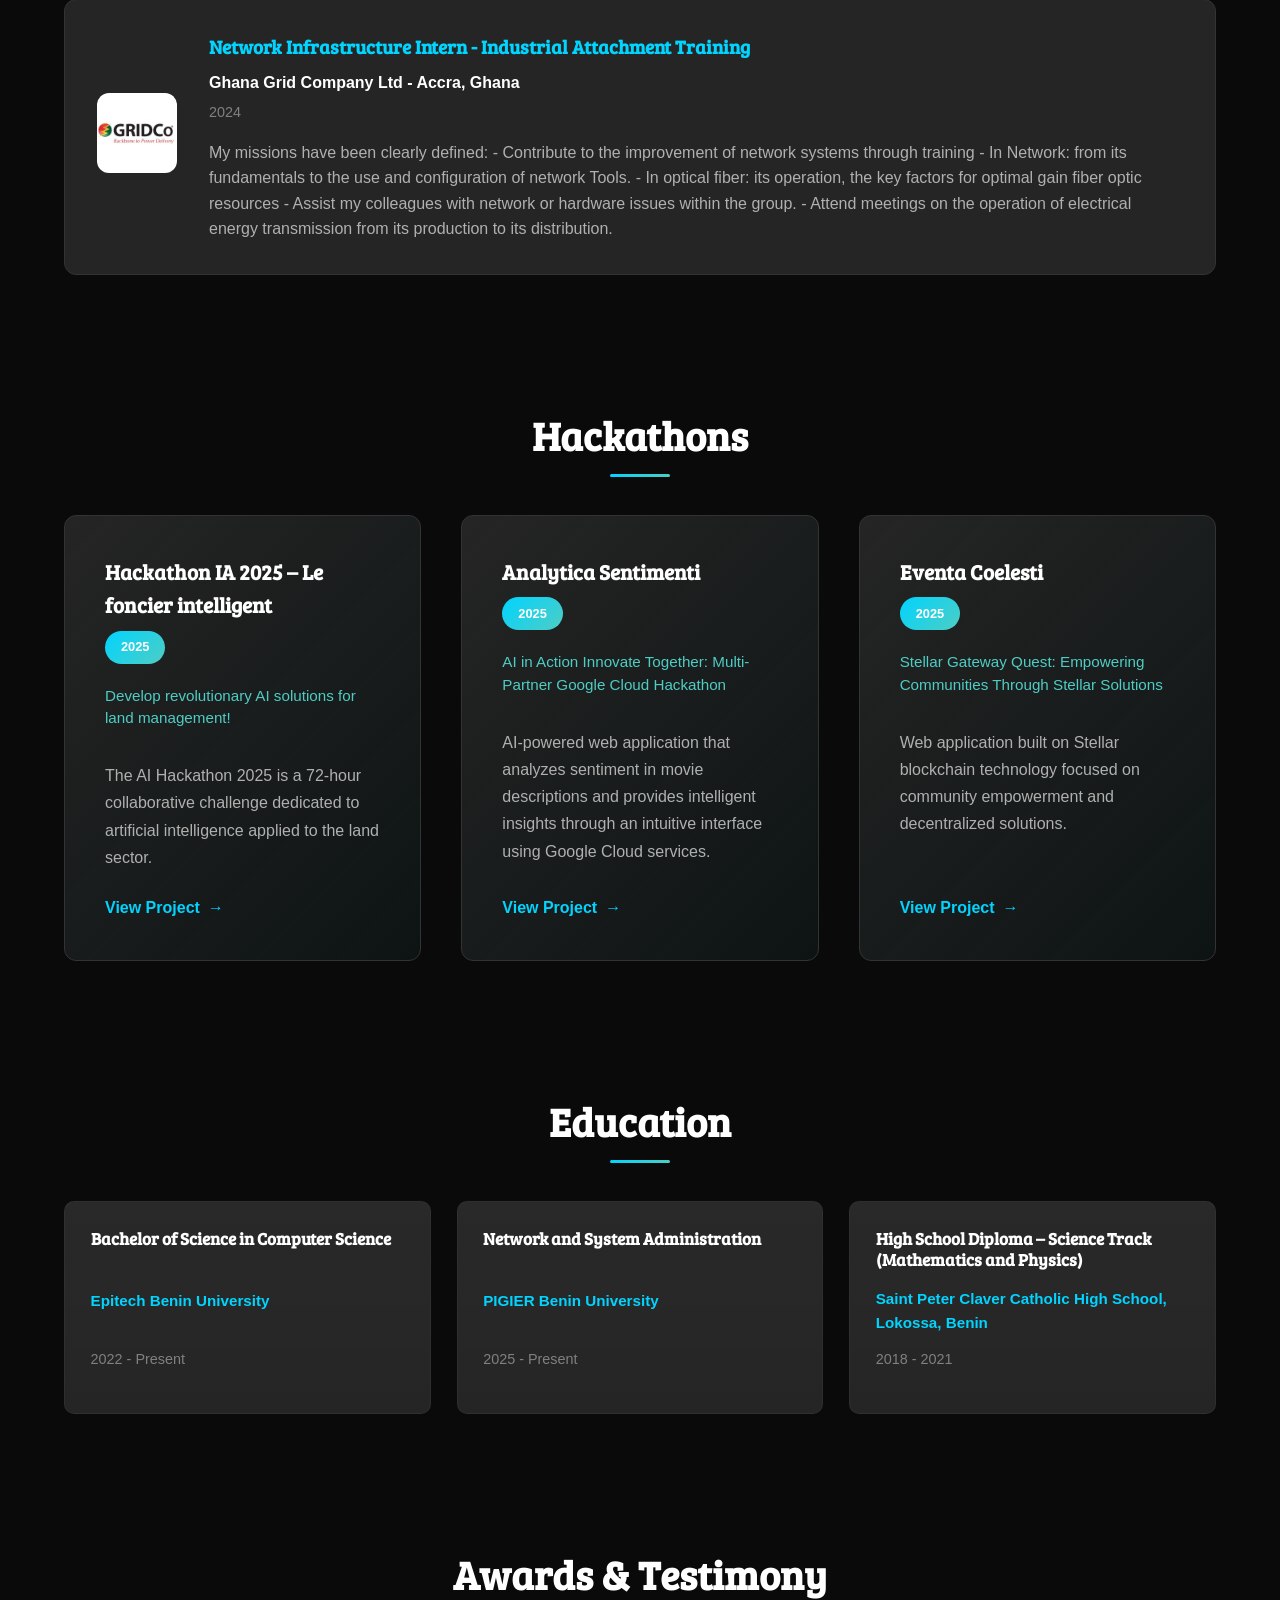
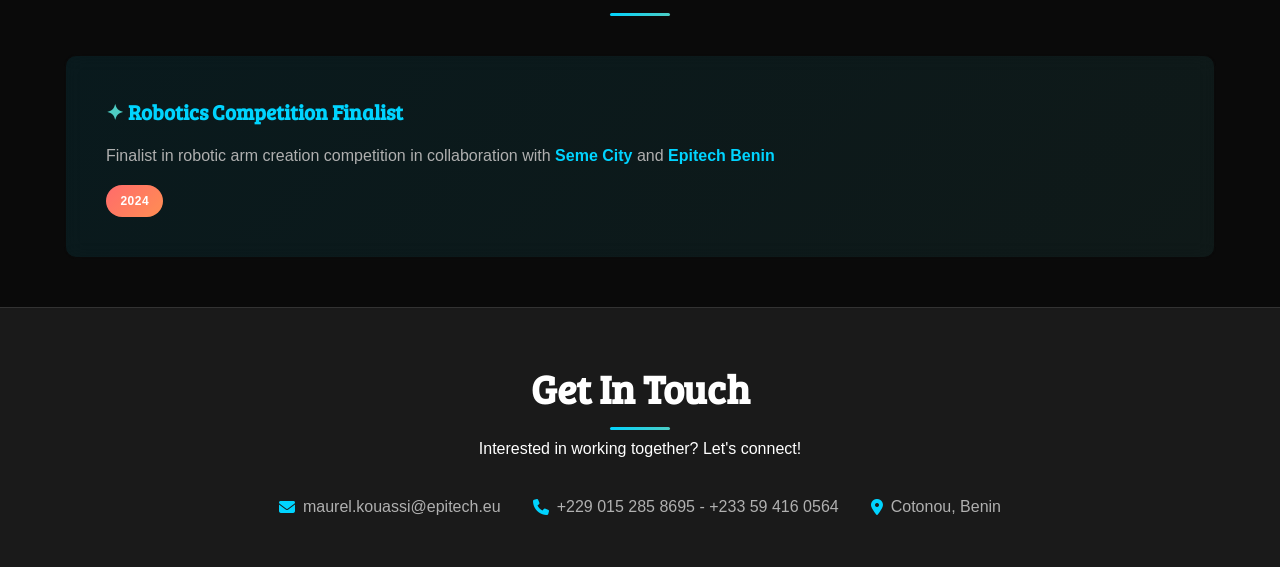
==== commit a8deec92: "Remove 3rd Price Hackathon award details Removed details of the 3rd Price Hackathon award from the a" ====
--- a/index.html
+++ b/index.html
@@ -307,12 +307,7 @@
         <!-- Awards Section -->
         <section id="awards" class="awards">
             <h2>Awards & Testimony</h2>
-            <div class="awards-container">
-                <article class="award-item">
-                    <h3>3rd Price Hackathon TechnoServe x BeninBiz x EPITECH</h3>
-                    <p class="award-description">Winner of the TechnoServe Bénin / BeniBiz & EPITECH Bénin Innovation Hackathon 2026, receiving a 1,000,000 FCFA prize for the development of ALODO, an innovative solution designed to help MPMEs register and structure their business activities, even in low-connectivity environments. The solution improves financial data organization and enhances access to financial services through a multi-platform system (hardware device, web, and mobile application). The project is currently under development with post-hackathon incubation support for large-scale deployment. <a href="#" target="_blank">Seme City</a> and <a href="#" target="_blank">Epitech Benin</a></p>
-                    <span class="award-year">2026</span>
-                </article>                
+            <div class="awards-container">               
                 <article class="award-item">
                     <h3>Robotics Competition Finalist</h3>
                     <p class="award-description">Finalist in robotic arm creation competition in collaboration with <a href="#" target="_blank">Seme City</a> and <a href="#" target="_blank">Epitech Benin</a></p>
